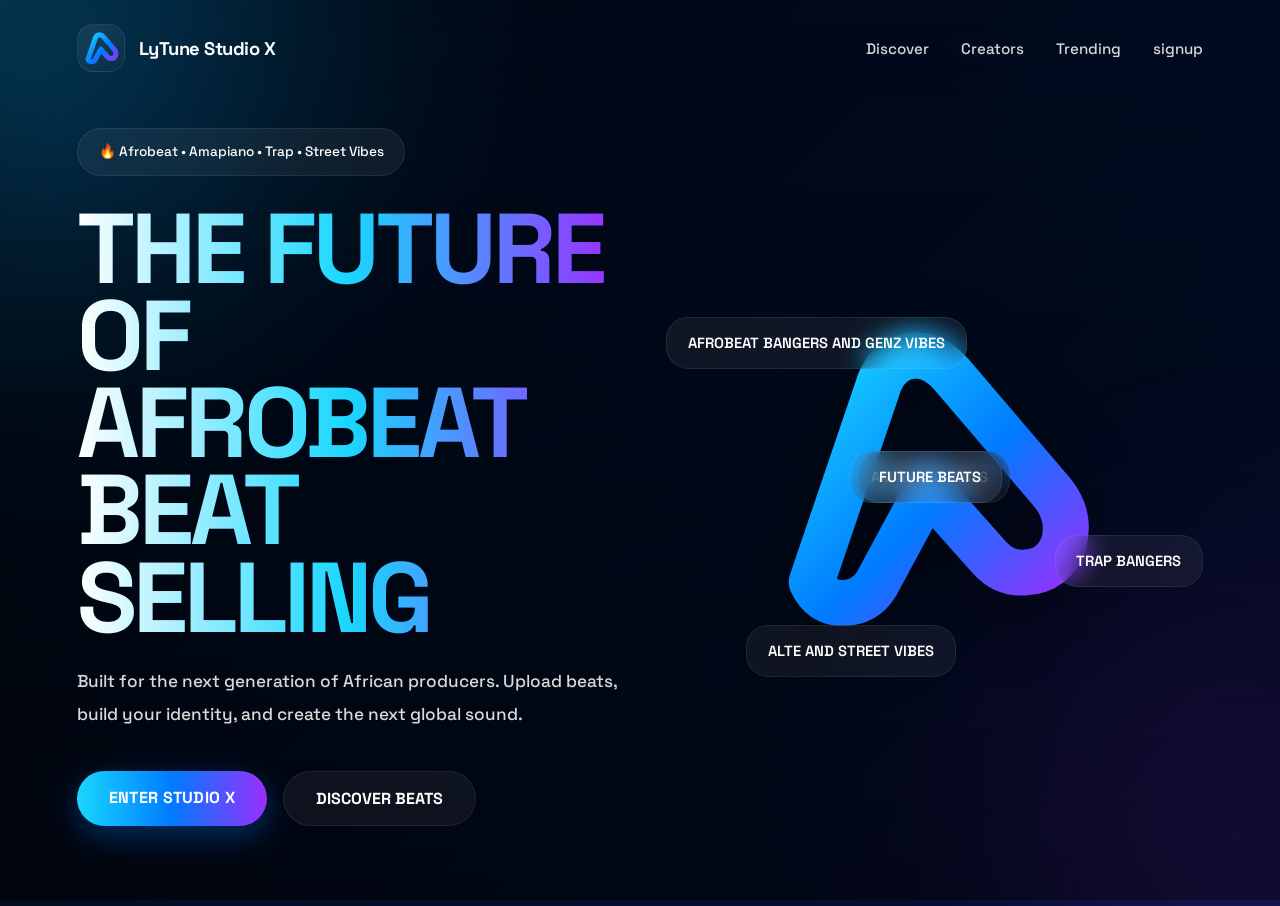
==== index.html @ c74c1a4c "Add home page files, logo asset, and update site styling" ====
<!DOCTYPE html>
<html lang="en">
<head>
  <meta charset="UTF-8" />
  <meta name="viewport" content="width=device-width, initial-scale=1.0" />
  <title>LyTune Studio X</title>
  <link rel="icon" type="image/svg+xml" href="assets/images/logo.svg">
  <link rel="alternate icon" type="image/png" href="assets/images/logo.png">
  <link rel="preconnect" href="https://fonts.googleapis.com">
  <link rel="preconnect" href="https://fonts.gstatic.com" crossorigin>
  <link href="https://fonts.googleapis.com/css2?family=Space+Grotesk:wght@400;500;700;800&display=swap" rel="stylesheet">
  <link rel="stylesheet" href="style.css">
</head>
<body>
  <div class="noise"></div>
  <div class="bg-blur blur1"></div>
  <div class="bg-blur blur2"></div>
  <header class="topbar">
    <div class="brand">

      <div class="mini-logo">

        <svg viewBox="0 0 220 220" xmlns="http://www.w3.org/2000/svg">

          <defs>
            <linearGradient id="lytuneGradient1" x1="0%" y1="0%" x2="100%" y2="100%">

              <stop offset="0%" stop-color="#19D7FF"/>
              <stop offset="55%" stop-color="#007BFF"/>
              <stop offset="100%" stop-color="#9B2EFF"/>

            </linearGradient>
          </defs>

          <path
            d="M48 165 L82 65 Q86 50 98 47 Q110 44 121 56 L174 118 Q184 130 180 145 Q175 159 160 160 Q149 161 141 152 L109 116 L82 166 Q76 176 64 176 Q53 176 48 165"
            fill="none"
            stroke="url(#lytuneGradient1)"
            stroke-width="24"
            stroke-linecap="round"
            stroke-linejoin="round"
          />

        </svg>

      </div>

      <span>LyTune Studio X</span>

    </div>

    <nav>

      <a href="#">Discover</a>
      <a href="#">Creators</a>
      <a href="#">Trending</a>
       <a href="signup.html">signup</a> 
    </nav>

  </header>
  <section class="hero">

    <!-- LEFT -->
    <div class="hero-content">

      <div class="hero-badge">
        🔥 Afrobeat • Amapiano • Trap • Street Vibes
      </div>

      <h1>
        THE FUTURE OF
        <span>AFROBEAT</span>
        BEAT SELLING
      </h1>

      <p>
        Built for the next generation of African producers.
        Upload beats, build your identity, and create the next global sound.
      </p>

      <div class="hero-buttons">

        <a href="home.html" class="main-btn">
          ENTER STUDIO X
        </a>

        <a href="discover.html" class="ghost-btn">
          DISCOVER BEATS
        </a>

      </div>


      </div>

    </div>

    <!-- RIGHT -->
    <div class="hero-visual">

      <!-- MAIN LOGO -->
      <div class="main-logo">

        <svg viewBox="0 0 220 220" xmlns="http://www.w3.org/2000/svg">

          <defs>
            <linearGradient id="lytuneGradient2" x1="0%" y1="0%" x2="100%" y2="100%">

              <stop offset="0%" stop-color="#19D7FF"/>
              <stop offset="55%" stop-color="#007BFF"/>
              <stop offset="100%" stop-color="#9B2EFF"/>

            </linearGradient>
          </defs>

          <path
            d="M48 165 L82 65 Q86 50 98 47 Q110 44 121 56 L174 118 Q184 130 180 145 Q175 159 160 160 Q149 161 141 152 L109 116 L82 166 Q76 176 64 176 Q53 176 48 165"
            fill="none"
            stroke="url(#lytuneGradient2)"
            stroke-width="24"
            stroke-linecap="round"
            stroke-linejoin="round"
          />

        </svg>

      </div>

      <!-- FLOATING CARDS -->
      <div class="floating-card card1">
        AFROBEAT BANGERS AND GENZ VIBES
      </div>
            <div class="floating-card card4">
                AMAPIANO VIBES
      </div>

      <div class="floating-card card2">
        TRAP BANGERS
      </div>

      <div class="floating-card card5">
        FUTURE BEATS
      </div>

      <div class="floating-card card3">
     ALTE AND STREET VIBES
      </div>

    </div>

  </section>

</body>
</html>
---- style.css ----
:root{
  color-scheme:dark;

  --bg-1:#020617;
  --bg-2:#04167a;
  --bg-3:#02153e;
  --bg-4:#000814;

  --accent-1:#19D7FF;
  --accent-2:#007BFF;
  --accent-3:#9B2EFF;

  --white:#ffffff;
}

/* RESET */

*{
  margin:0;
  padding:0;
  box-sizing:border-box;
  font-family:'Space Grotesk',sans-serif, "Poppins", "Segoe UI", Tahoma, Geneva, Verdana, sans-serif;
}

html{
  scroll-behavior:smooth;
}

/* BODY */

body{
  height:100%;

  overflow-x:hidden;
     overflow-y:auto;
  display:flex;
  flex-direction:column;

  color:white;

  position:relative;

  background:
  linear-gradient(
    -45deg,
    var(--bg-1),
    var(--bg-2),
    var(--bg-3),
    var(--bg-4)
  );

  background-size:400% 400%;

  animation:bgMove 18s ease infinite;
}

/* OVERLAY LIGHTING */

body::before{
  content:"";

  position:fixed;
  inset:0;

  background:
  radial-gradient(circle at top left,
  rgba(25,215,255,.18),
  transparent 35%),

  radial-gradient(circle at bottom right,
  rgba(155,46,255,.18),
  transparent 35%);

  pointer-events:none;
}

body::after{
  content:"";

  position:fixed;
  inset:0;

  background:
  linear-gradient(
    to bottom,
    rgba(0,0,0,.15),
    rgba(0,0,0,.55)
  );

  pointer-events:none;
}

/* NOISE */

.noise{
  position:fixed;
  inset:0;

  opacity:.03;

  background-image:
  url('https://www.transparenttextures.com/patterns/asfalt-light.png');

  pointer-events:none;
}

/* BLUR BACKGROUND */

.bg-blur{
  position:fixed;

  border-radius:50%;

  filter:blur(120px);

  z-index:-1;
}

.blur1{
  width:360px;
  height:360px;

  background:#008cff;

  top:-120px;
  left:-120px;

  opacity:.25;
}

.blur2{
  width:320px;
  height:320px;

  background:#9B2EFF;

  bottom:-100px;
  right:-100px;

  opacity:.2;
}

/* HEADER */

.topbar{
  width:100%;
  max-width:1300px;

  margin:auto;

  padding:1.5rem 6%;

  display:flex;
  justify-content:space-between;
  align-items:center;

  position:sticky;
  top:0;

  z-index:100;

  backdrop-filter:blur(18px);
}

.brand{
  display:flex;
  align-items:center;
  gap:14px;

  font-size:1.15rem;
  font-weight:800;

  letter-spacing:-0.5px;

  color:white;
}

.mini-logo{
  width:48px;
  height:48px;

  display:flex;
  align-items:center;
  justify-content:center;

  border-radius:16px;

  background:
  linear-gradient(
    145deg,
    rgba(255,255,255,.08),
    rgba(255,255,255,.02)
  );

  border:1px solid rgba(255,255,255,.08);

  backdrop-filter:blur(12px);
}

nav{
  display:flex;
  gap:2rem;
}

nav a{
  color:#d7d7d7;

  text-decoration:none;

  transition:.3s ease;

  font-size:.95rem;
  font-weight:500;
}

nav a:hover{
  color:var(--accent-1);
}

/* HERO SECTION */

.hero{
  flex:1;

  width:100%;
  max-width:1300px;
  overflow:hidden;
  margin:auto;

  display:grid;
  grid-template-columns:1fr 1fr;

  align-items:center;

  gap:2rem;

  padding:2rem 6% 5rem;

  position:relative;
  z-index:2;
}

/* HERO CONTENT */

.hero-content{
  max-width:540px;
}

.hero-badge{
  display:inline-flex;
  align-items:center;
  gap:.6rem;

  padding:.9rem 1.3rem;

  border-radius:999px;

  background:rgba(255,255,255,.06);

  border:1px solid rgba(255,255,255,.08);

  backdrop-filter:blur(12px);

  margin-bottom:1.8rem;

  font-size:.85rem;
  font-weight:500;
}
.hero h1{
  font-size:6.2rem;

  line-height:.88;

  font-weight:900;

  letter-spacing:-4px;

  margin-bottom:1.5rem;

  text-transform:uppercase;

  background:
  linear-gradient(
    90deg,
    #ffffff,
    #19D7FF,
    #9B2EFF
  );

  -webkit-background-clip:text;
  background-clip:text;

  -webkit-text-fill-color:transparent;
}
.hero h1 span{
  display:block;
}

.hero p{
  font-size:1.08rem;

  line-height:1.9;

  color:#d8d8d8;

  max-width:540px;

  font-weight:500;
}

/* BUTTONS */

.hero-buttons{
  margin-top:2.5rem;
  display:flex;
  gap:1rem;
  flex-wrap:wrap;
}

.main-btn,
.ghost-btn{
  padding:1rem 2rem;

  border-radius:999px;

  text-decoration:none;

  font-weight:700;

  transition:.3s ease;
}

/* MAIN BUTTON */

.main-btn{
  background:
  linear-gradient(
    90deg,
    #19D7FF,
    #007BFF,
    #9B2EFF
  );

  color:white;
    letter-spacing:.3px;
  box-shadow:
  0 10px 30px rgba(0,123,255,.35);
}

.main-btn:hover{
  transform:
  translateY(-5px)
  scale(1.02);

  box-shadow:
  0 0 30px rgba(25,215,255,.45);
}

/* GHOST BUTTON */

.ghost-btn{
  background:rgba(255,255,255,.05);

  border:1px solid rgba(255,255,255,.08);

  color:white;
}

.ghost-btn:hover{
  background:rgba(255,255,255,.09);
}

/* VIBE STRIP */

.vibe-strip{
  margin-top:3rem;

  display:flex;
  gap:1rem;

  flex-wrap:wrap;
}

.vibe-strip span{
  padding:.8rem 1.2rem;

  border-radius:999px;

  background:rgba(255,255,255,.05);

  border:1px solid rgba(255,255,255,.08);

  backdrop-filter:blur(10px);

  font-size:.82rem;
  font-weight:500;

  color:#e8e8e8;
}

/* HERO VISUAL */

.hero-visual{
  position:relative;

  display:flex;
  justify-content:center;
  align-items:center;
}

/* MAIN LOGO */

.main-logo{
  width:420px;
  height:420px;

  animation:floatLogo 4s ease-in-out infinite;
}

.main-logo svg{
  width:100%;
  height:100%;

  filter:
  drop-shadow(0 18px 35px rgba(0,0,0,.45));
}

/* FLOATING CARDS */

.floating-card{
  position:absolute;

  padding:1rem 1.3rem;

  border-radius:22px;

  background:rgba(255,255,255,.06);

  border:1px solid rgba(255,255,255,.08);

  backdrop-filter:blur(14px);

  font-size:.92rem;
  font-weight:600;

  color:white;

  animation:floatCard 5s ease-in-out infinite;
}

.card1{
  top:50px;
  left:10px;
}

.card2{
  right:0;
  bottom:100px;

  animation-delay:1s;
}

.card3{
  bottom:10px;
  left:90px;

  animation-delay:2s;
}

/* ANIMATIONS */

@keyframes bgMove{

  0%{
    background-position:0% 50%;
  }

  50%{
    background-position:100% 50%;
  }

  100%{
    background-position:0% 50%;
  }

}

@keyframes floatLogo{

  0%{
    transform:translateY(0px);
  }

  50%{
    transform:translateY(-18px);
  }

  100%{
    transform:translateY(0px);
  }

}

@keyframes floatCard{

  0%{
    transform:translateY(0px);
  }

  50%{
    transform:translateY(-10px);
  }

  100%{
    transform:translateY(0px);
  }

}

/* TABLET */

@media(max-width:980px){

  body{
    overflow-y:auto;
  }

  .hero{
    grid-template-columns:1fr;

    text-align:center;

    padding-top:1rem;
  }

  .hero-content{
    margin:auto;
  }

  .hero p{
    margin:auto;
  }

  .hero-buttons{
    justify-content:center;
  }

  .vibe-strip{
    justify-content:right;
  }

  .hero h1{
    font-size:4rem;
  }

  nav{
    display:none;
  }

  .floating-card{
    display:none;
  }

}

/* MOBILE */

@media(max-width:768px){

  .topbar{
    padding:1.2rem 5%;
  }

  .brand{
    font-size:1rem;
  }

  .mini-logo{
    width:38px;
    height:38px;
  }

  .hero{
    grid-template-columns:1fr;

    padding:1rem 5% 4rem;

    text-align:center;
  }

  .hero-content{
    margin:auto;
  }

  .hero h1{
    font-size:3rem;
    line-height:1;
  }

  .hero p{
    font-size:.95rem;
    line-height:1.7;

    margin:auto;
  }

  .hero-badge{
    font-size:.72rem;

    padding:.8rem 1rem;
  }

  .hero-buttons{
    flex-direction:column;
    align-items:center;
  }

  .main-btn,
  .ghost-btn{
    width:100%;

    text-align:center;
  }

.vibe-strip{
  position:absolute;

  right:6%;
  top:50%;

  transform:translateY(-50%);

  display:flex;
  flex-direction:column;

  gap:1rem;

  z-index:5;
}


@media(max-width:480px){

  .hero h1{
    font-size:2.5rem;
  }

  .hero-badge{
    width:100%;

    justify-content:center;

    text-align:center;

    line-height:1.5;
  }

  .brand span{
    font-size:.95rem;
  }

}}
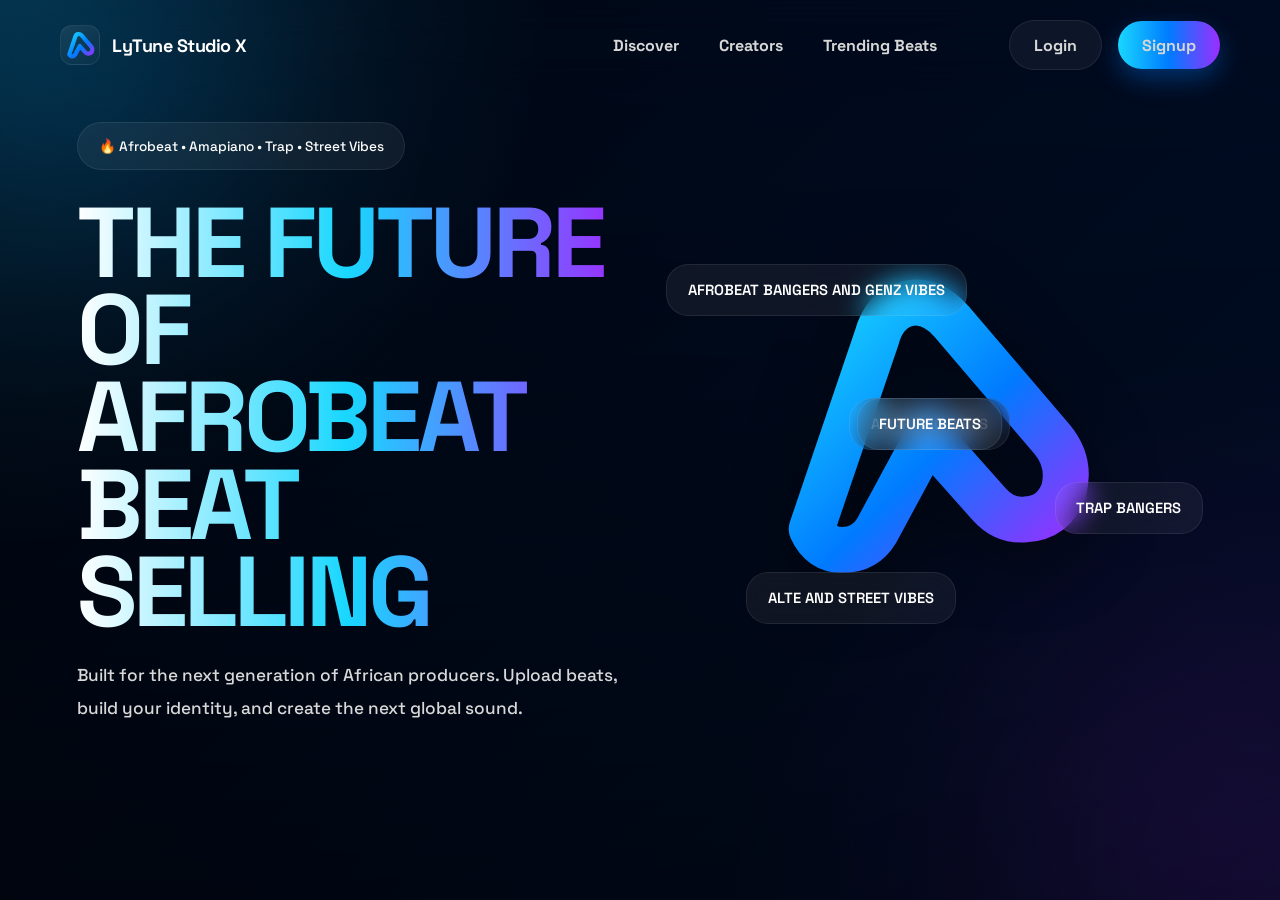
==== commit 25ddefaf: "Update home page layout and improve global styling" ====
--- a/index.html
+++ b/index.html
@@ -50,12 +50,17 @@
     </div>
 
     <nav>
-
-      <a href="#">Discover</a>
-      <a href="#">Creators</a>
-      <a href="#">Trending</a>
-       <a href="signup.html">signup</a> 
-    </nav>
+  <nav class="navbar-links">
+  <a href="discover.html">Discover</a>
+  <a href="creators.html">Creators</a>
+  <a href="trending.html">Trending Beats</a>
+  <div class="nav-actions">
+    <a href="login.html" class="ghost-btn">
+      Login
+    </a>
+    <a href="signup.html" class="main-btn">
+      Signup
+    </a>
 
   </header>
   <section class="hero">
@@ -77,17 +82,6 @@
         Built for the next generation of African producers.
         Upload beats, build your identity, and create the next global sound.
       </p>
-
-      <div class="hero-buttons">
-
-        <a href="home.html" class="main-btn">
-          ENTER STUDIO X
-        </a>
-
-        <a href="discover.html" class="ghost-btn">
-          DISCOVER BEATS
-        </a>
-
       </div>
 
 
--- a/style.css
+++ b/style.css
@@ -145,45 +145,36 @@
 .topbar{
   width:100%;
   max-width:1300px;
-
   margin:auto;
-
-  padding:1.5rem 6%;
-
+  padding:20px 60px;
   display:flex;
   justify-content:space-between;
   align-items:center;
-
   position:sticky;
   top:0;
-
   z-index:100;
-
   backdrop-filter:blur(18px);
 }
 
 .brand{
   display:flex;
   align-items:center;
-  gap:14px;
-
-  font-size:1.15rem;
+  gap: 12px;
+  font-size: 18px;
   font-weight:800;
-
   letter-spacing:-0.5px;
-
   color:white;
 }
 
 .mini-logo{
-  width:48px;
-  height:48px;
+  width: 40px;
+  height:40px;
 
   display:flex;
   align-items:center;
   justify-content:center;
 
-  border-radius:16px;
+  border-radius: 12px;
 
   background:
   linear-gradient(
@@ -196,29 +187,6 @@
 
   backdrop-filter:blur(12px);
 }
-
-nav{
-  display:flex;
-  gap:2rem;
-}
-
-nav a{
-  color:#d7d7d7;
-
-  text-decoration:none;
-
-  transition:.3s ease;
-
-  font-size:.95rem;
-  font-weight:500;
-}
-
-nav a:hover{
-  color:var(--accent-1);
-}
-
-/* HERO SECTION */
-
 .hero{
   flex:1;
 
@@ -315,22 +283,57 @@
   display:flex;
   gap:1rem;
   flex-wrap:wrap;
-}
+} 
+
+.navbar-links{
+  display:flex;
+  align-items:center;
+
+  gap:2.5rem;
+
+  margin-left:auto;
+}
+
+
+.navbar-links a{
+  text-decoration:none;
+  color:#d7d7d7;
+
+  font-size:1rem;
+  font-weight:700;
+
+  transition:.3s ease;
+}
+
+.navbar-links a:hover{
+  color:var(--accent-1);
+}
+
+
+.nav-actions{
+  display:flex;
+  align-items:center;
+
+  gap:1rem;
+
+  margin-left:2rem;
+}
+
 
 .main-btn,
 .ghost-btn{
-  padding:1rem 2rem;
+  padding:.85rem 1.5rem;
 
   border-radius:999px;
 
+  font-size:.9rem;
+  font-weight:700;
+
+  transition:.3s ease;
+
   text-decoration:none;
-
-  font-weight:700;
-
-  transition:.3s ease;
-}
-
-/* MAIN BUTTON */
+}
+
 
 .main-btn{
   background:
@@ -342,35 +345,35 @@
   );
 
   color:white;
-    letter-spacing:.3px;
+
   box-shadow:
-  0 10px 30px rgba(0,123,255,.35);
+  0 10px 25px rgba(0,123,255,.35);
 }
 
 .main-btn:hover{
   transform:
-  translateY(-5px)
-  scale(1.02);
+  translateY(-3px)
+  scale(1.03);
 
   box-shadow:
-  0 0 30px rgba(25,215,255,.45);
-}
-
-/* GHOST BUTTON */
+  0 0 30px rgba(0, 0, 0, 0.45);
+}
+
 
 .ghost-btn{
   background:rgba(255,255,255,.05);
 
   border:1px solid rgba(255,255,255,.08);
-
+  backdrop-filter:blur(12px);
   color:white;
 }
 
 .ghost-btn:hover{
-  background:rgba(255,255,255,.09);
-}
-
-/* VIBE STRIP */
+  background:rgba(255,255,255,.1);
+
+  transform:translateY(-2px);
+}
+
 
 .vibe-strip{
   margin-top:3rem;
@@ -610,18 +613,59 @@
     padding:.8rem 1rem;
   }
 
-  .hero-buttons{
-    flex-direction:column;
-    align-items:center;
-  }
-
-  .main-btn,
-  .ghost-btn{
-    width:100%;
-
-    text-align:center;
-  }
-
+.main-btn,
+.ghost-btn{
+  padding:12px 22px;
+
+  border-radius:999px;
+
+  font-size: 15px;
+  font-weight:700;
+
+  transition:.3s ease;
+
+  text-decoration:none;
+}
+
+
+.main-btn{
+  background:
+  linear-gradient(
+    90deg,
+    #19D7FF,
+    #007BFF,
+    #9B2EFF
+  );
+
+  color:white;
+
+  box-shadow:
+  0 10px 25px rgba(0,123,255,.35);
+}
+
+.main-btn:hover{
+  transform:
+  translateY(-3px)
+  scale(1.01);
+
+  box-shadow:
+  0 0 30px rgba(0, 0, 0, 0.45);
+}
+
+
+.ghost-btn{
+  background:rgba(255,255,255,.05);
+
+  border:1px solid rgba(255,255,255,.08);
+  backdrop-filter:blur(12px);
+  color:white;
+}
+
+.ghost-btn:hover{
+  background:rgba(255,255,255,.1);
+
+  transform:translateY(-2px);
+}
 .vibe-strip{
   position:absolute;
 
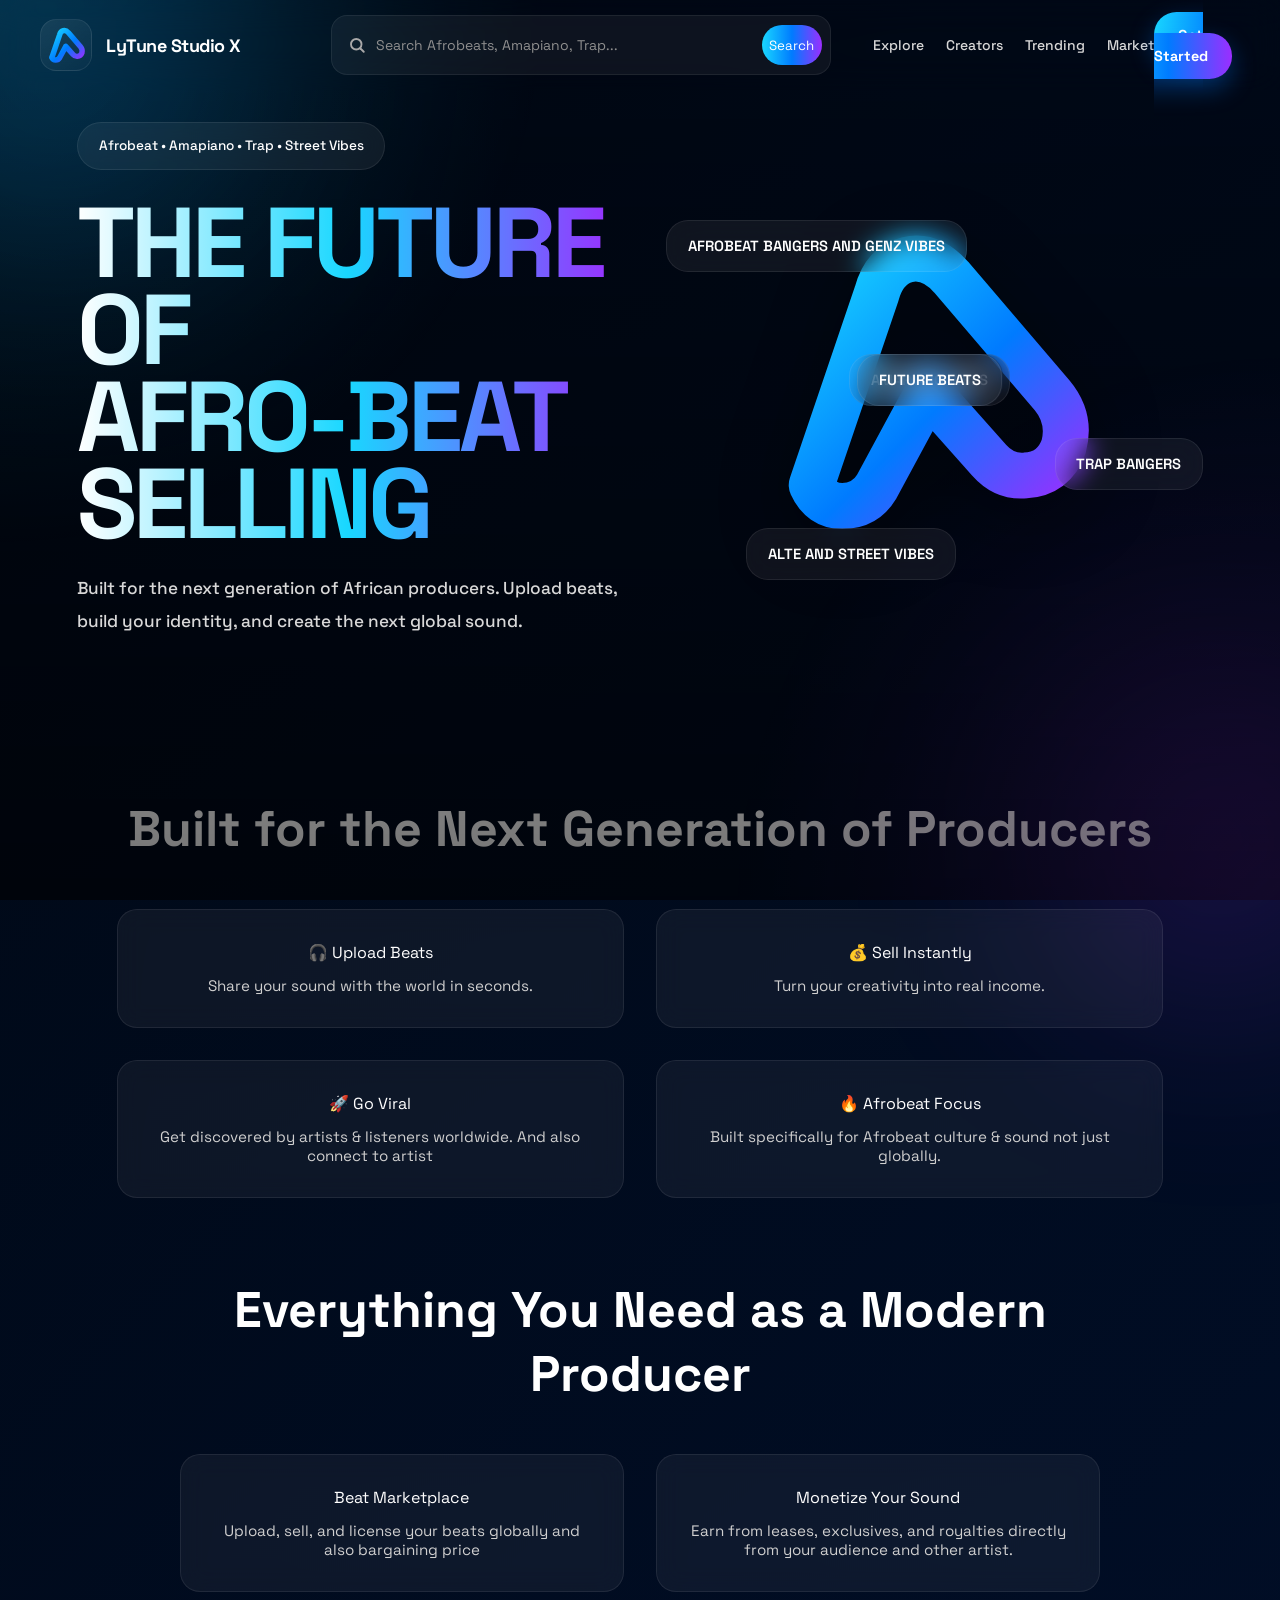
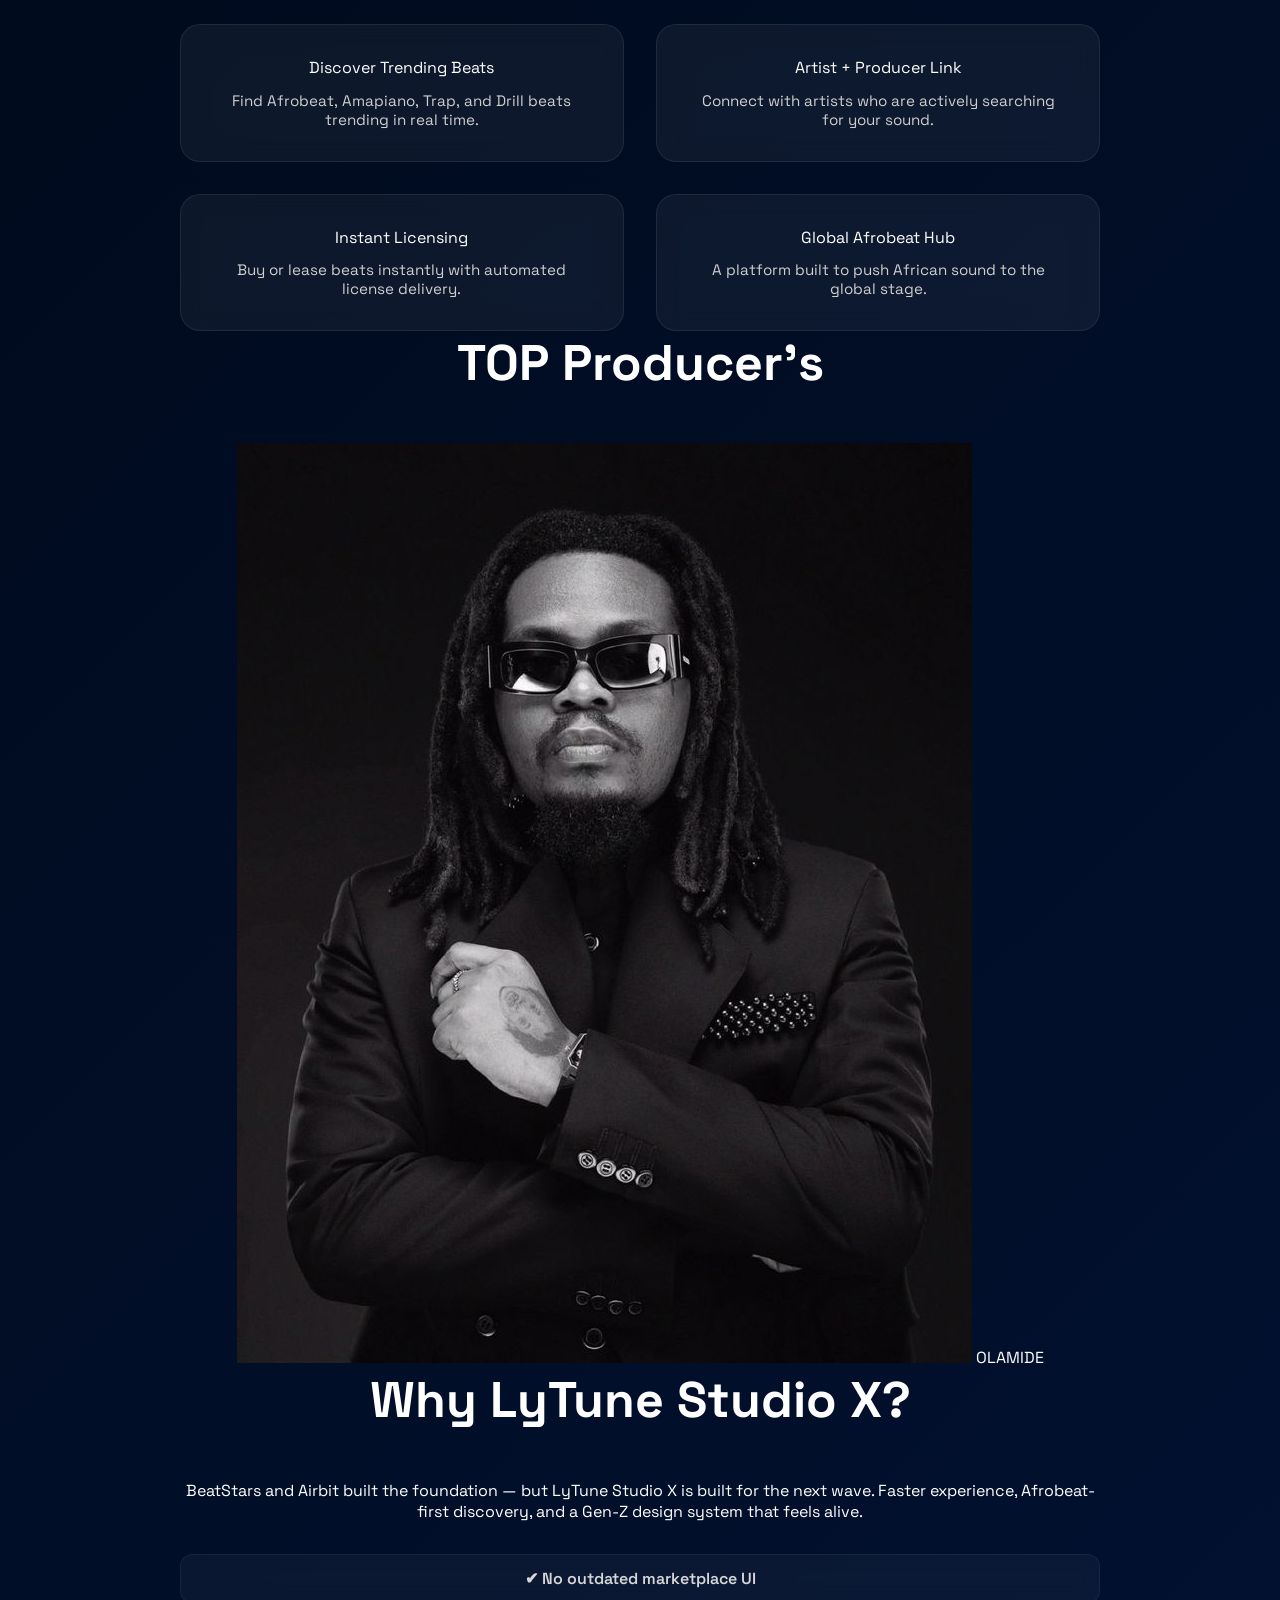
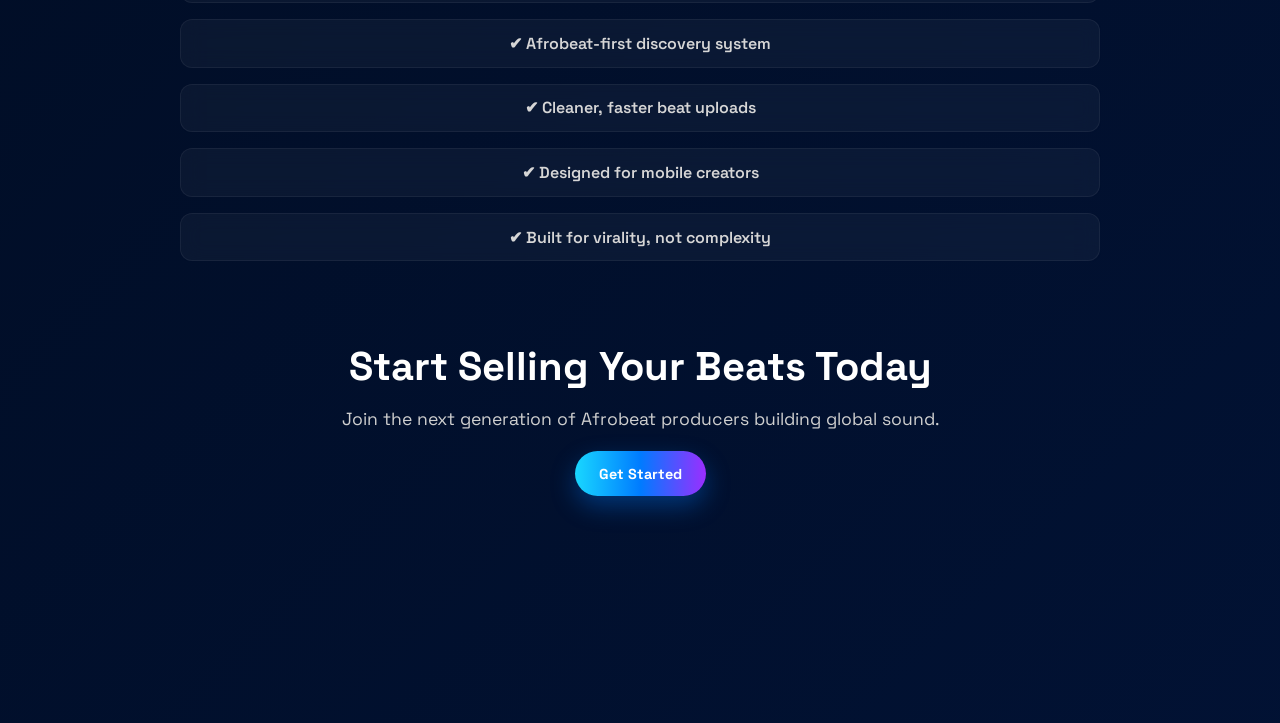
==== commit 31041eb8: "Update LyTune Studio X landing page" ====
--- a/index.html
+++ b/index.html
@@ -49,19 +49,39 @@
 
     </div>
 
-    <nav>
   <nav class="navbar-links">
-  <a href="discover.html">Discover</a>
+    <div class="search-box">
+  <svg
+    xmlns="http://www.w3.org/2000/svg"
+    width="18"
+    height="18"
+    viewBox="0 0 24 24"
+    fill="none"
+    stroke="currentColor"
+    stroke-width="2.5"
+    stroke-linecap="round"
+    stroke-linejoin="round"
+  >
+    <circle cx="11" cy="11" r="7"></circle>
+    <line x1="21" y1="21" x2="16.65" y2="16.65"></line>
+  </svg>
+  <input 
+    type="text"
+    placeholder="Search Afrobeats, Amapiano, Trap..."
+  >
+  <button class="search-btn">
+    Search
+  </button>
+</div>
+  <a href="discover.html">Explore</a>
   <a href="creators.html">Creators</a>
-  <a href="trending.html">Trending Beats</a>
+  <a href="trending.html">Trending</a>
+  <a href="pricing.html">Market</a>
+  </nav>
   <div class="nav-actions">
-    <a href="login.html" class="ghost-btn">
-      Login
-    </a>
-    <a href="signup.html" class="main-btn">
-      Signup
-    </a>
-
+    <a href="auth.html" class="main-btn"> Get Started</a>
+  </div>
+  </nav>
   </header>
   <section class="hero">
 
@@ -69,13 +89,13 @@
     <div class="hero-content">
 
       <div class="hero-badge">
-        🔥 Afrobeat • Amapiano • Trap • Street Vibes
+         Afrobeat • Amapiano • Trap • Street Vibes
       </div>
 
       <h1>
         THE FUTURE OF
-        <span>AFROBEAT</span>
-        BEAT SELLING
+        <span>AFRO-BEAT</span>
+        SELLING
       </h1>
 
       <p>
@@ -83,12 +103,6 @@
         Upload beats, build your identity, and create the next global sound.
       </p>
       </div>
-
-
-      </div>
-
-    </div>
-
     <!-- RIGHT -->
     <div class="hero-visual">
 
@@ -141,7 +155,113 @@
       </div>
 
     </div>
-
+  </section>
+
+<section class="features">
+  <h2>Built for the Next Generation of Producers</h2>
+  <div class="feature-grid">
+
+    <div class="feature-card">
+      🎧 Upload Beats
+      <p>Share your sound with the world in seconds.</p>
+    </div>
+
+    <div class="feature-card">
+      💰 Sell Instantly
+      <p>Turn your creativity into real income.</p>
+    </div>
+
+    <div class="feature-card">
+      🚀 Go Viral
+      <p>Get discovered by artists & listeners worldwide.
+        And also connect to artist
+      </p>
+    </div>
+
+    <div class="feature-card">
+      🔥 Afrobeat Focus
+      <p>Built specifically for Afrobeat culture & sound not just globally.</p>
+    </div>
+  </div>
+<section class="features">
+
+  <h2>Everything You Need as a Modern Producer</h2>
+
+  <div class="feature-grid">
+
+    <div class="feature-card">
+       Beat Marketplace
+      <p>Upload, sell, and license your beats globally 
+        and also bargaining price </p>
+    </div>
+
+    <div class="feature-card">
+       Monetize Your Sound
+      <p>Earn from leases, exclusives, and royalties directly from your audience and other artist.</p>
+    </div>
+
+    <div class="feature-card">
+       Discover Trending Beats
+      <p>Find Afrobeat, Amapiano, Trap, and Drill beats trending in real time.</p>
+    </div>
+
+    <div class="feature-card">
+       Artist + Producer Link
+      <p>Connect with artists who are actively searching for your sound.</p>
+    </div>
+
+    <div class="feature-card">
+       Instant Licensing
+      <p>Buy or lease beats instantly with automated license delivery.</p>
+    </div>
+
+    <div class="feature-card">
+       Global Afrobeat Hub
+      <p>A platform built to push African sound to the global stage.</p>
+    </div>
+
+  </div>
+
+  <section class="producers">
+     <h2> TOP Producer's</h2>
+     <div class="producer-row">
+      <div class="producer-card">
+        <img src="assets/images/olamide.jpg" alt="Olamide">
+        <span>OLAMIDE</span>
+      </div>
+     </div>
+  </section>   
+  <section class="why">
+
+  <h2>Why LyTune Studio X?</h2>
+
+  <p>
+    BeatStars and Airbit built the foundation — but LyTune Studio X is built for the next wave.
+    Faster experience, Afrobeat-first discovery, and a Gen-Z design system that feels alive.
+  </p>
+
+  <div class="why-points">
+
+    <div>✔ No outdated marketplace UI</div>
+    <div>✔ Afrobeat-first discovery system</div>
+    <div>✔ Cleaner, faster beat uploads</div>
+    <div>✔ Designed for mobile creators</div>
+    <div>✔ Built for virality, not complexity</div>
+
+  </div>
+  <section class="cta">
+
+  <h2>Start Selling Your Beats Today</h2>
+
+  <p>Join the next generation of Afrobeat producers building global sound.</p>
+
+  <a href="signup.html" class="main-btn">
+    Get Started
+  </a>
+
+</section>
+
+</section>
   </section>
 
 </body>
--- a/style.css
+++ b/style.css
@@ -136,17 +136,13 @@
 
   bottom:-100px;
   right:-100px;
-
   opacity:.2;
 }
-
-/* HEADER */
 
 .topbar{
   width:100%;
-  max-width:1300px;
-  margin:auto;
-  padding:20px 60px;
+  height:90px;
+  padding:0px 40px;
   display:flex;
   justify-content:space-between;
   align-items:center;
@@ -159,51 +155,45 @@
 .brand{
   display:flex;
   align-items:center;
-  gap: 12px;
-  font-size: 18px;
-  font-weight:800;
+  gap: 14px;
+   min-width: max-content;
+}
+
+.brand span{
+  font-size:18px;
+  font-weight:700;
+  color:white;
   letter-spacing:-0.5px;
-  color:white;
 }
 
 .mini-logo{
-  width: 40px;
-  height:40px;
-
+  width: 52px;
+  height: 52px;
   display:flex;
   align-items:center;
   justify-content:center;
-
-  border-radius: 12px;
-
+  border-radius:16px;
   background:
   linear-gradient(
     145deg,
     rgba(255,255,255,.08),
     rgba(255,255,255,.02)
   );
-
   border:1px solid rgba(255,255,255,.08);
-
   backdrop-filter:blur(12px);
 }
+
 .hero{
   flex:1;
-
   width:100%;
   max-width:1300px;
   overflow:hidden;
   margin:auto;
-
   display:grid;
   grid-template-columns:1fr 1fr;
-
   align-items:center;
-
   gap:2rem;
-
   padding:2rem 6% 5rem;
-
   position:relative;
   z-index:2;
 }
@@ -275,8 +265,100 @@
 
   font-weight:500;
 }
-
-/* BUTTONS */
+.navbar-links{ 
+  display:flex;
+  align-items:center; 
+  gap:22px; 
+  margin-left:90px; 
+} 
+
+.navbar-links a{ 
+  text-decoration:none; 
+  color:#d7d7d7; 
+  font-size:14px; 
+  font-weight:500; 
+  transition:.3s ease; 
+} 
+.navbar-links a:hover{ 
+  color:#19D7FF; 
+  text-shadow:0 0 8px rgba(25,215,255,.35);}
+
+.search-box{
+  display:flex;
+  align-items:center;
+  width: 500px;
+  height:60px;
+  padding:0px 8px 0px 16px;
+  border-radius:16px;
+  margin-right: 20px;
+  background:rgba(255,255,255,.05);
+  border:1px solid rgba(255,255,255,.07);
+  backdrop-filter:blur(14px);
+  transition:.3s ease;
+}
+
+.search-box:hover{
+  border-color:rgba(25,215,255,.35);
+  box-shadow:
+  0px 0px 20px rgba(25,215,255,.12);
+}
+.search-box svg{ width:18px; height:18px; 
+  color:#a9a9a9; 
+ margin-right:10px;
+} 
+
+.search-box input{
+  flex:1;
+  height:100%;
+  background:transparent;
+  border:none;
+  outline:none;
+
+  color:white;
+
+  font-size:14px;
+  font-weight:400;
+}
+
+.search-box input::placeholder{
+  color:#8f8f8f;
+
+  font-size:14px;
+  font-weight:400;
+}
+
+
+.search-btn{
+  width:60px;
+  height:40px;
+  display:flex;
+  align-items:center;
+  justify-content:center;
+  border:none;
+  border-radius:20px;
+  background:
+  linear-gradient(
+    90deg,
+    #19D7FF,
+    #007BFF,
+    #9B2EFF
+  );
+
+  color:white;
+
+  cursor:pointer;
+
+  transition:.3s ease;
+}
+
+.search-btn:hover{
+  transform:scale(1.08);
+
+  box-shadow:
+  0px 0px 20px rgba(25,215,255,.35);
+}
+
+
 
 .hero-buttons{
   margin-top:2.5rem;
@@ -284,41 +366,6 @@
   gap:1rem;
   flex-wrap:wrap;
 } 
-
-.navbar-links{
-  display:flex;
-  align-items:center;
-
-  gap:2.5rem;
-
-  margin-left:auto;
-}
-
-
-.navbar-links a{
-  text-decoration:none;
-  color:#d7d7d7;
-
-  font-size:1rem;
-  font-weight:700;
-
-  transition:.3s ease;
-}
-
-.navbar-links a:hover{
-  color:var(--accent-1);
-}
-
-
-.nav-actions{
-  display:flex;
-  align-items:center;
-
-  gap:1rem;
-
-  margin-left:2rem;
-}
-
 
 .main-btn,
 .ghost-btn{
@@ -703,4 +750,105 @@
     font-size:.95rem;
   }
 
-}}+}}
+.features{
+  width:100%;
+  max-width:1200px;
+  margin:auto;
+  padding:5rem 6%;
+  text-align:center;
+}
+
+.features h2{
+  font-size:50px;
+  font-weight:800;
+
+  margin-bottom:3rem;
+
+  color:white;
+}
+
+.feature-grid{
+  display:grid;
+
+  grid-template-columns:repeat(2,1fr);
+
+  gap:2rem;
+}
+
+.feature-card{
+  background:rgba(255,255,255,.05);
+
+  border:1px solid rgba(255,255,255,.08);
+
+  border-radius:20px;
+
+  padding:2rem;
+
+  backdrop-filter:blur(12px);
+
+  transition:.3s ease;
+}
+
+.feature-card:hover{
+  transform:translateY(-5px);
+  border-color:rgba(25,215,255,.4);
+}
+
+.feature-card p{
+  margin-top:.8rem;
+
+  color:#cfcfcf;
+
+  font-size:.95rem;
+}
+
+.why-points{
+  margin-top:2rem;
+
+  display:flex;
+  flex-direction:column;
+  gap:1rem;
+
+  font-weight:600;
+
+  color:#d6d6d6;
+}
+
+.why-points div{
+  padding:.8rem 1.2rem;
+
+  border-radius:12px;
+
+  background:rgba(255,255,255,.04);
+
+  border:1px solid rgba(255,255,255,.06);
+
+  backdrop-filter:blur(10px);
+}
+
+.cta{
+  text-align:center;
+
+  padding:5rem 6%;
+
+  max-width:900px;
+
+  margin:auto;
+}
+
+.cta h2{
+  font-size:2.5rem;
+
+  font-weight:900;
+
+  margin-bottom:1rem;
+}
+
+.cta p{
+  color:#cfcfcf;
+
+  margin-bottom:2rem;
+
+  font-size:1.1rem;
+}
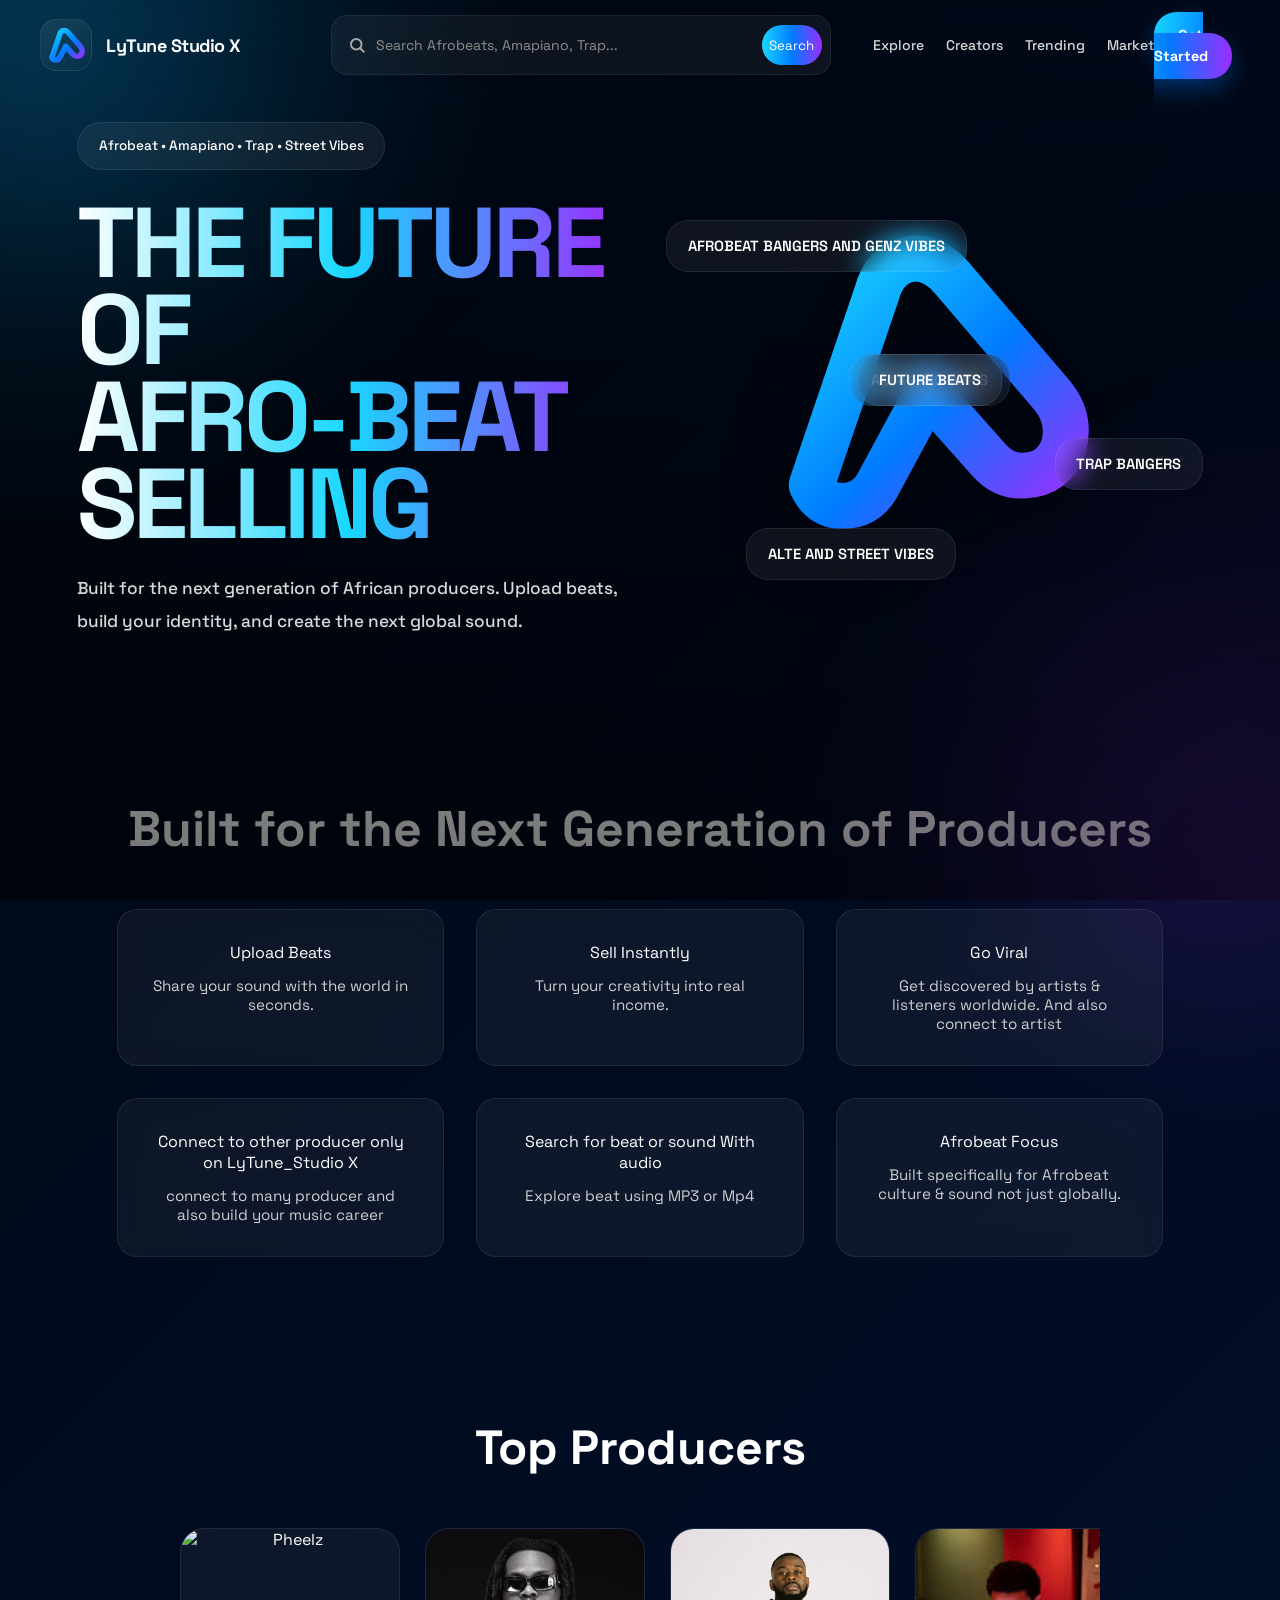
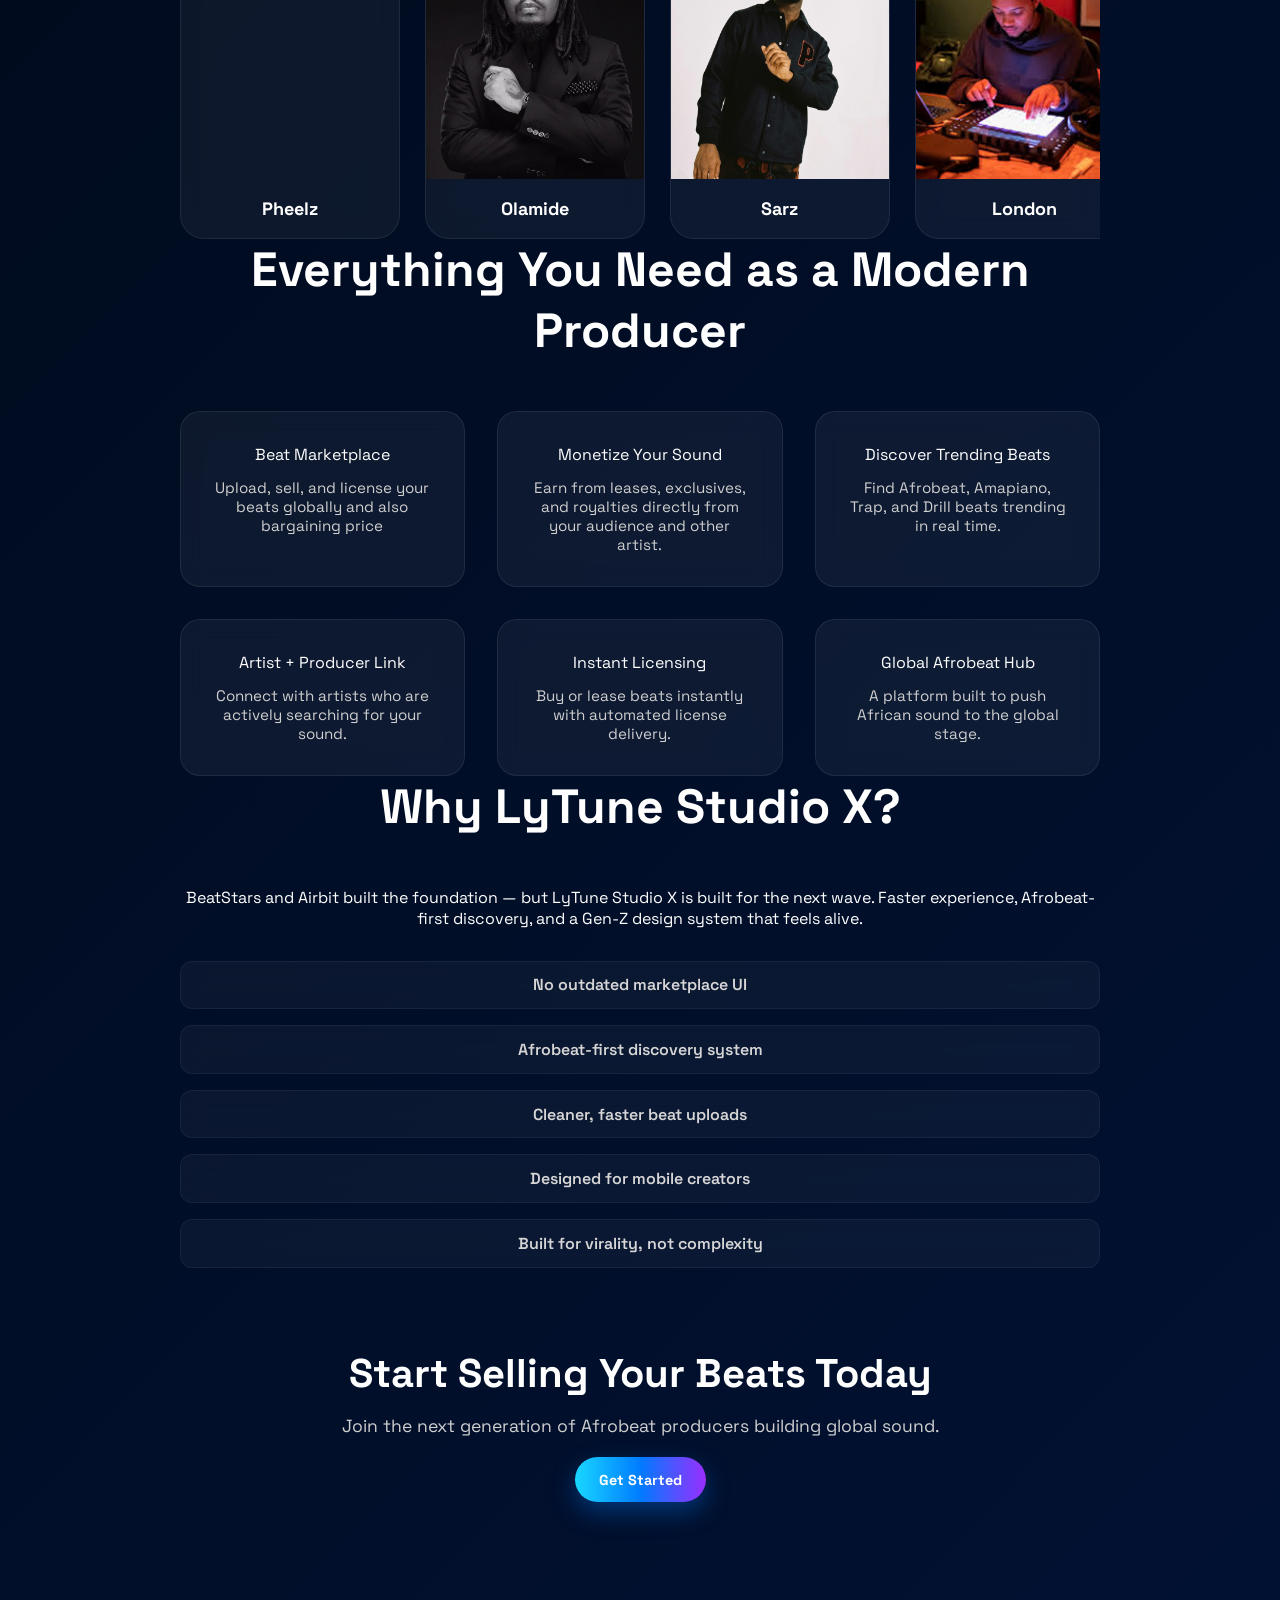
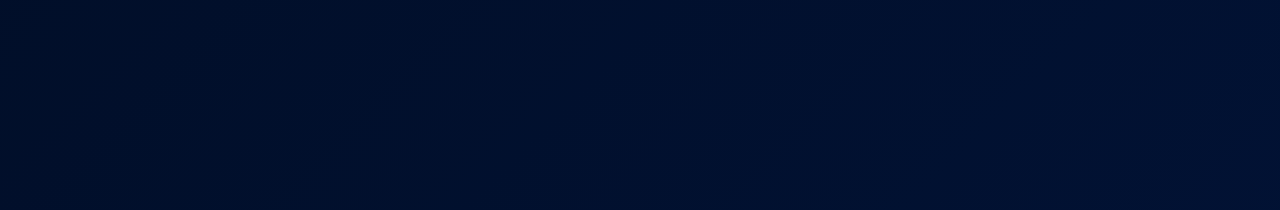
==== commit d25a6b8e: "Add producer image assets and update homepage content and styles" ====
--- a/index.html
+++ b/index.html
@@ -84,43 +84,31 @@
   </nav>
   </header>
   <section class="hero">
-
-    <!-- LEFT -->
     <div class="hero-content">
-
       <div class="hero-badge">
          Afrobeat • Amapiano • Trap • Street Vibes
       </div>
-
       <h1>
         THE FUTURE OF
         <span>AFRO-BEAT</span>
         SELLING
       </h1>
-
       <p>
         Built for the next generation of African producers.
         Upload beats, build your identity, and create the next global sound.
       </p>
       </div>
-    <!-- RIGHT -->
     <div class="hero-visual">
-
-      <!-- MAIN LOGO -->
       <div class="main-logo">
-
         <svg viewBox="0 0 220 220" xmlns="http://www.w3.org/2000/svg">
-
           <defs>
             <linearGradient id="lytuneGradient2" x1="0%" y1="0%" x2="100%" y2="100%">
-
               <stop offset="0%" stop-color="#19D7FF"/>
               <stop offset="55%" stop-color="#007BFF"/>
               <stop offset="100%" stop-color="#9B2EFF"/>
 
             </linearGradient>
           </defs>
-
           <path
             d="M48 165 L82 65 Q86 50 98 47 Q110 44 121 56 L174 118 Q184 130 180 145 Q175 159 160 160 Q149 161 141 152 L109 116 L82 166 Q76 176 64 176 Q53 176 48 165"
             fill="none"
@@ -129,12 +117,8 @@
             stroke-linecap="round"
             stroke-linejoin="round"
           />
-
         </svg>
-
-      </div>
-
-      <!-- FLOATING CARDS -->
+      </div>
       <div class="floating-card card1">
         AFROBEAT BANGERS AND GENZ VIBES
       </div>
@@ -155,35 +139,182 @@
       </div>
 
     </div>
-  </section>
+    </section>
 
 <section class="features">
   <h2>Built for the Next Generation of Producers</h2>
   <div class="feature-grid">
-
-    <div class="feature-card">
-      🎧 Upload Beats
+    <div class="feature-card">
+       Upload Beats
       <p>Share your sound with the world in seconds.</p>
     </div>
-
-    <div class="feature-card">
-      💰 Sell Instantly
+    <div class="feature-card">
+       Sell Instantly
       <p>Turn your creativity into real income.</p>
     </div>
-
-    <div class="feature-card">
-      🚀 Go Viral
+    <div class="feature-card">
+       Go Viral
       <p>Get discovered by artists & listeners worldwide.
         And also connect to artist
       </p>
     </div>
-
-    <div class="feature-card">
-      🔥 Afrobeat Focus
+    <div class="feature-card">
+      Connect to other producer only on LyTune_Studio X
+      <p>connect to many producer and also build your music career</p>
+    </div>
+    <div class="feature-card">
+      Search for beat or sound With audio 
+      <P>Explore beat using MP3 or Mp4</P>
+    </div>
+    <div class="feature-card">
+       Afrobeat Focus
       <p>Built specifically for Afrobeat culture & sound not just globally.</p>
     </div>
   </div>
 <section class="features">
+<section class="producers">
+  <h2>Top Producers</h2>
+ <div class="producer-track">
+  <div class="producer-card">
+   <img src="assets/images/pheelz.jpg" alt="Pheelz">
+    <span>Pheelz</span>
+  </div>
+  <div class="producer-card">
+     <img src="assets/images/olamide.jpg" alt="olamide">
+     <span>Olamide</span>
+  </div>
+  <div class="producer-card">
+    <img src="assets/images/sarz.jpg" alt="Sarz">
+    <span>Sarz</span>
+  </div>
+  <div class="producer-card">
+    <img src="assets/images/london.jpg" alt="London">
+    <span>London</span>
+  </div>
+  <div class="producer-card">
+    <img src="assets/images/magicsticks.jpg" alt="Magicsticks">
+    <span>Magicsticks</span>
+  </div>
+  <div class="producer-card">
+    <img src="assets/images/Andre Vibez.jpg" alt="Andre Vibez">
+    <span>Andre Vibez</span>
+  </div>
+  <div class="producer-card">
+    <img src="assets/images/kel-p.jpg" alt="Kel-P">
+    <span>Kel-P</span>
+  </div>
+  <div class="producer-card">
+    <img src="assets/images/Young Jonn.jpg" alt="young John">
+    <span>Young John</span>
+  </div>
+
+  <div class="producer-card">
+     <img src="assets/images/Kabza De Small.jpg" alt="Kabza De Small">
+     <span>Kabza De Small</span>
+  </div>
+
+  <div class="producer-card">
+    <img src="assets/images/rexxie.jpg" alt="rexxie">
+    <span>Rexxie</span>
+  </div>
+ <div class="producer-card">
+    <img src="assets/images/Blaise Beatz.jpg" alt="Blaise Beatz">
+    <span>Blaise Beatz</span>
+  </div>
+  <div class="producer-card">
+    <img src="assets/images/masterkraft.jpg" alt="masterkraft">
+    <span>Masterkraft</span>
+        </div>
+   
+           <div class="producer-card">
+    <img src="assets/images/Legendury Beatz.jpg" alt="Legendury Beatz"> 
+    <span>Legendury Beatz</span>
+    </div>
+    
+ <div class="producer-card">
+    <img src="assets/images/Tempoe.jpg" alt="Tempoe"> 
+    <span>Tempoe</span>
+    </div>
+
+ <div class="producer-card">
+    <img src="assets/images/Shugavybz.jpg" alt="Shugavybz"> 
+    <span>Shugavybz</span>
+    </div>
+
+ <div class="producer-card">
+    <img src="assets/images/Niphkeys.jpg" alt="Niphkeys"> 
+    <span>Niphkeys</span>
+    </div>
+    <div class="producer-card">
+    <img src="assets/images/P Prime.jpg" alt="P Prime"> 
+    <span>P Prime</span>
+    </div>
+ <div class="producer-card">
+    <img src="assets/images/Telz.jpg" alt="Telz"> 
+    <span>Telz</span>
+    </div>
+    <div class="producer-card">
+    <img src="assets/images/Kukbeatz.jpg" alt="Kukbeatz"> 
+    <span>Kukbeatz</span> 
+    </div>
+    <div class="producer-card">
+      <img src="assets/images/DJ Maphorisa" alt="DJ Maphorisa">
+      <span>DJ Maphorisa</span>
+    </div>
+    <div class="producer-card">
+      <img src="assets/images/Tyler ICU.jpg" alt="Tyler ICU">
+      <span>Tyler ICU</span>
+      </div>
+      <div class="producer-card">
+        <img src="assets/images/Musa Keys.jpg" alt="Musa Keys">
+            <span>Musa Keys</span>
+      </div>
+    
+    <div class="producer-card">
+    <img src="assets/images/Major League DJz.jpg" alt="Major League DJz"> 
+    <span>Major League DJz</span>
+    </div>
+    
+    <div class="producer-card">
+    <img src="assets/images/Metro Boomin.jpg" alt="Metro Boomin"> 
+    <span>Metro Boomin</span>
+    </div>
+
+    <div class="producer-card">
+    <img src="assets/images/Murda Beatz.jpg" alt="Murda Beatz"> 
+    <span>Murda Beatz</span>
+    </div>
+    
+    <div class="producer-card">
+    <img src="assets/images/Southside.jpg" alt="Southside"> 
+    <span>Southside</span>
+    </div>
+
+     <div class="producer-card">
+    <img src="assets/images/Tay Keith.jpg" alt="Tay Keith"> 
+    <span>Tay Keith</span>
+    </div>
+
+      <div class="producer-card">
+    <img src="assets/images/Wheezy.jpg" alt="Wheezy"> 
+    <span>Wheezy</span>
+    </div>
+
+    <div class="producer-card">
+    <img src="assets/images/Mike Dean.jpg" alt="Mike Dean"> 
+    <span>Mike Dean</span>
+    </div>
+
+     <div class="producer-card">
+    <img src="assets/images/BNYX.jpg" alt="BNYX"> 
+    <span>BNYX</span>
+    </div>
+
+    <div class="producer-card">
+    <img src="assets/images/London On Da Track.jpg" alt="London On Da Track"> 
+    <span>London On Da Track</span>
+    </div>
+</div>
 
   <h2>Everything You Need as a Modern Producer</h2>
 
@@ -200,6 +331,7 @@
       <p>Earn from leases, exclusives, and royalties directly from your audience and other artist.</p>
     </div>
 
+
     <div class="feature-card">
        Discover Trending Beats
       <p>Find Afrobeat, Amapiano, Trap, and Drill beats trending in real time.</p>
@@ -221,16 +353,7 @@
     </div>
 
   </div>
-
-  <section class="producers">
-     <h2> TOP Producer's</h2>
-     <div class="producer-row">
-      <div class="producer-card">
-        <img src="assets/images/olamide.jpg" alt="Olamide">
-        <span>OLAMIDE</span>
-      </div>
-     </div>
-  </section>   
+  
   <section class="why">
 
   <h2>Why LyTune Studio X?</h2>
@@ -241,28 +364,21 @@
   </p>
 
   <div class="why-points">
-
-    <div>✔ No outdated marketplace UI</div>
-    <div>✔ Afrobeat-first discovery system</div>
-    <div>✔ Cleaner, faster beat uploads</div>
-    <div>✔ Designed for mobile creators</div>
-    <div>✔ Built for virality, not complexity</div>
-
+    <div> No outdated marketplace UI</div>
+    <div> Afrobeat-first discovery system</div>
+    <div> Cleaner, faster beat uploads</div>
+    <div> Designed for mobile creators</div>
+    <div> Built for virality, not complexity</div>
   </div>
   <section class="cta">
-
   <h2>Start Selling Your Beats Today</h2>
-
   <p>Join the next generation of Afrobeat producers building global sound.</p>
-
   <a href="signup.html" class="main-btn">
     Get Started
   </a>
-
 </section>
-
 </section>
   </section>
-
+  </section>
 </body>
 </html>
--- a/style.css
+++ b/style.css
@@ -770,9 +770,7 @@
 
 .feature-grid{
   display:grid;
-
-  grid-template-columns:repeat(2,1fr);
-
+  grid-template-columns:repeat(3,1fr);
   gap:2rem;
 }
 
@@ -802,6 +800,87 @@
 
   font-size:.95rem;
 }
+/* PRODUCERS SECTION */
+
+.producers{
+  width:100%;
+  padding:80px 0px;
+  overflow:hidden;
+}
+
+.producers h2{
+  text-align:center;
+  font-size:48px;
+  font-weight:800;
+  margin-bottom:50px;
+}
+
+.producer-slider{
+  width:100%;
+  overflow:hidden;
+  position:relative;
+}
+
+.producer-track{
+  display:flex;
+  align-items:center;
+  gap:25px;
+  width:max-content;
+  animation:scrollProducers 35s linear infinite;
+}
+
+.producer-card{
+  width:220px;
+  min-width:220px;
+  background:rgba(255,255,255,.05);
+
+  border:1px solid rgba(255,255,255,.08);
+
+  border-radius:24px;
+
+  overflow:hidden;
+
+  backdrop-filter:blur(12px);
+
+  transition:.3s ease;
+}
+
+.producer-card:hover{
+  transform:translateY(-8px);
+  border-color:#19D7FF;
+}
+
+.producer-card img{
+  width:100%;
+  height:250px;
+  object-fit:cover;
+  display:block;
+}
+
+.producer-card span{
+  display:block;
+  padding:18px;
+  text-align:center;
+
+  font-size:18px;
+  font-weight:700;
+
+  color:white;
+}
+
+/* SLIDE ANIMATION */
+
+@keyframes scrollProducers{
+
+  0%{
+    transform:translateX(0%);
+  }
+
+  100%{
+    transform:translateX(-60%);
+  }
+
+}
 
 .why-points{
   margin-top:2rem;
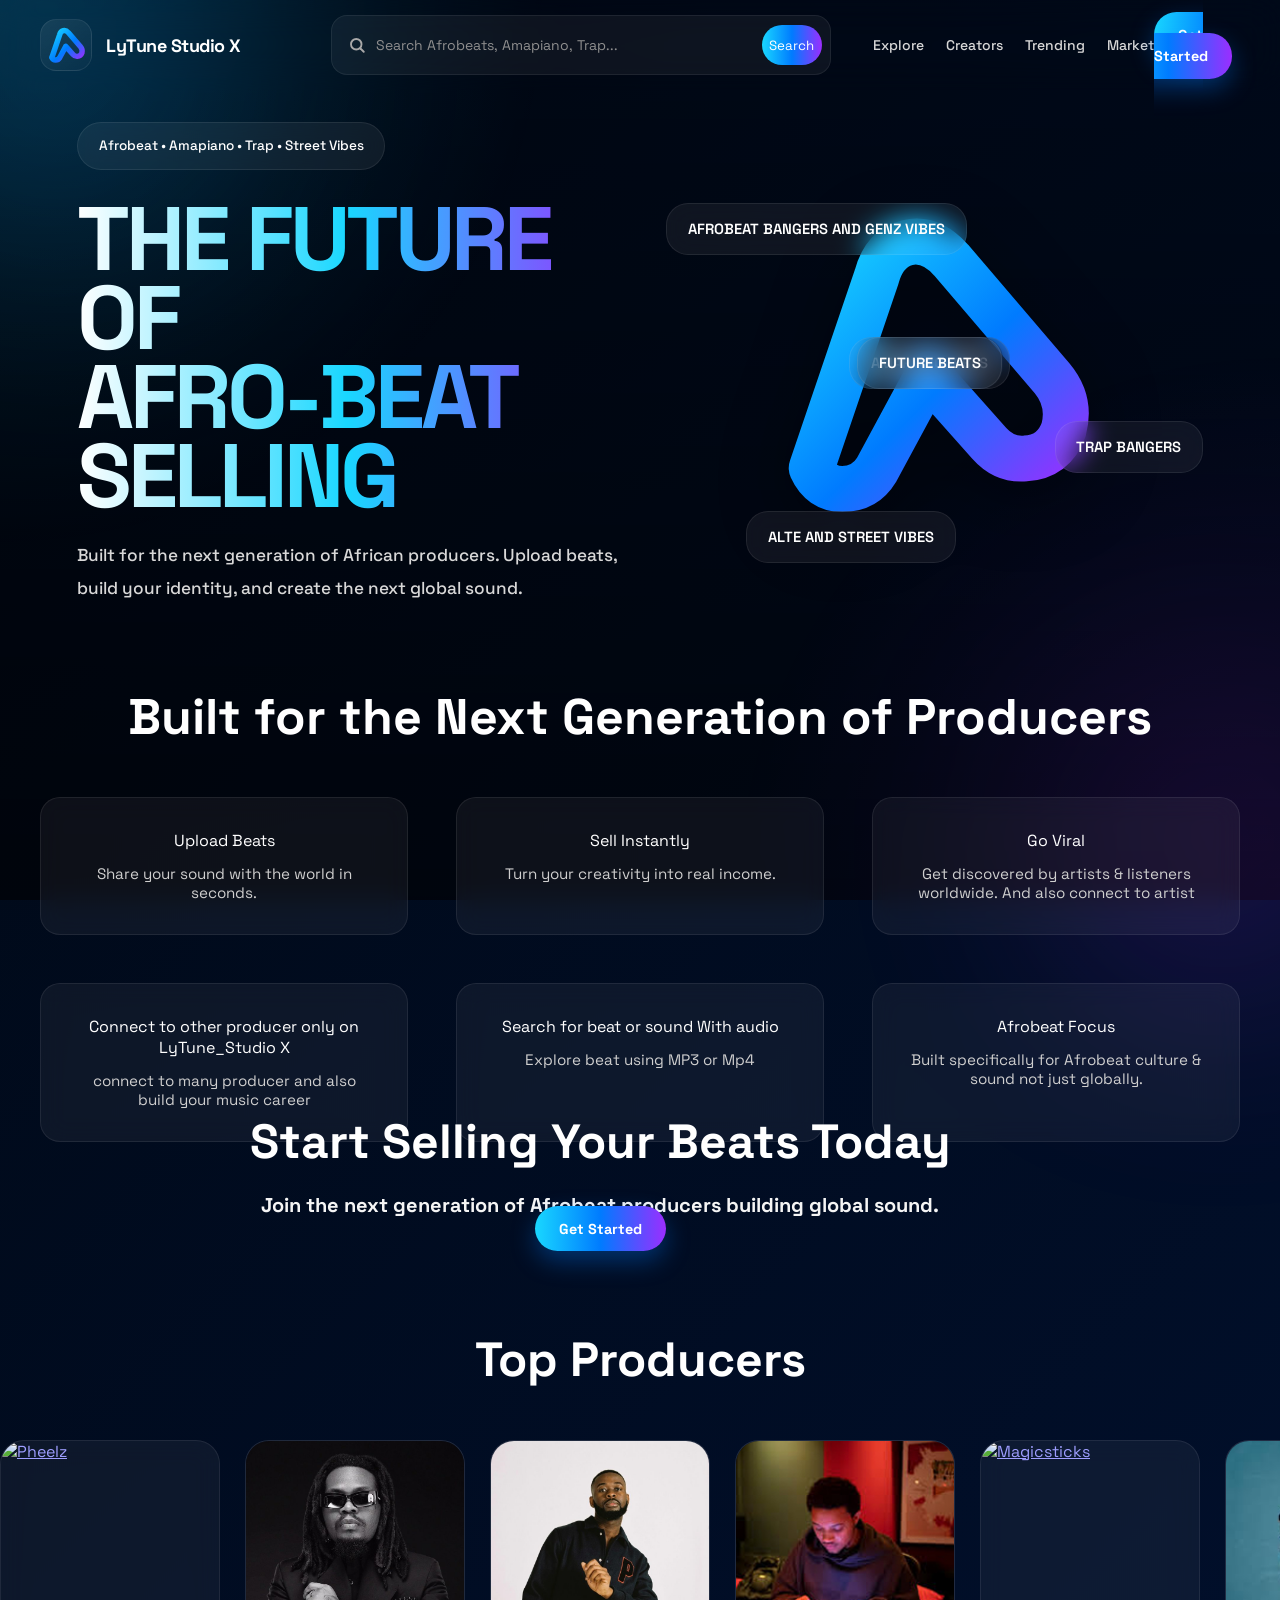
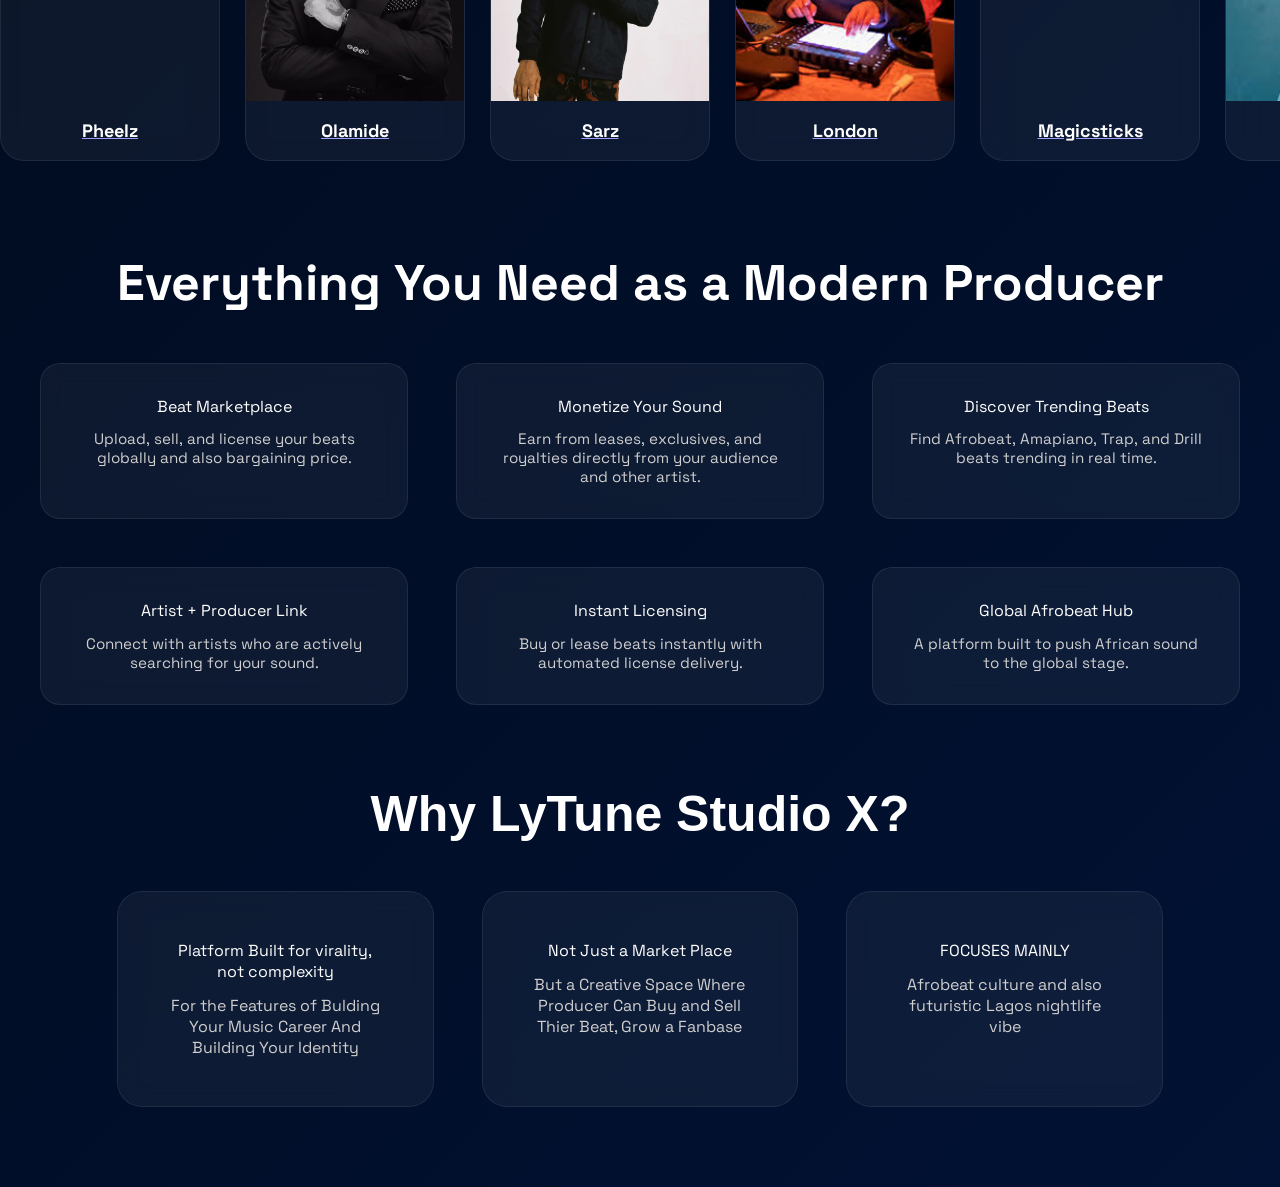
==== commit 3101b72a: "Build content discovery sections and add individual producer profile pages# Changes not staged for c" ====
--- a/index.html
+++ b/index.html
@@ -73,15 +73,14 @@
     Search
   </button>
 </div>
-  <a href="discover.html">Explore</a>
+  <a href="explore.html">Explore</a>
   <a href="creators.html">Creators</a>
   <a href="trending.html">Trending</a>
-  <a href="pricing.html">Market</a>
+  <a href="market.html">Market</a>
   </nav>
   <div class="nav-actions">
     <a href="auth.html" class="main-btn"> Get Started</a>
   </div>
-  </nav>
   </header>
   <section class="hero">
     <div class="hero-content">
@@ -89,7 +88,8 @@
          Afrobeat • Amapiano • Trap • Street Vibes
       </div>
       <h1>
-        THE FUTURE OF
+        THE FUTURE
+        <span>OF</span>
         <span>AFRO-BEAT</span>
         SELLING
       </h1>
@@ -139,7 +139,7 @@
       </div>
 
     </div>
-    </section>
+  </section>
 
 <section class="features">
   <h2>Built for the Next Generation of Producers</h2>
@@ -164,212 +164,15 @@
     </div>
     <div class="feature-card">
       Search for beat or sound With audio 
-      <P>Explore beat using MP3 or Mp4</P>
+      <p>Explore beat using MP3 or Mp4</p>
     </div>
     <div class="feature-card">
        Afrobeat Focus
       <p>Built specifically for Afrobeat culture & sound not just globally.</p>
     </div>
   </div>
-<section class="features">
-<section class="producers">
-  <h2>Top Producers</h2>
- <div class="producer-track">
-  <div class="producer-card">
-   <img src="assets/images/pheelz.jpg" alt="Pheelz">
-    <span>Pheelz</span>
-  </div>
-  <div class="producer-card">
-     <img src="assets/images/olamide.jpg" alt="olamide">
-     <span>Olamide</span>
-  </div>
-  <div class="producer-card">
-    <img src="assets/images/sarz.jpg" alt="Sarz">
-    <span>Sarz</span>
-  </div>
-  <div class="producer-card">
-    <img src="assets/images/london.jpg" alt="London">
-    <span>London</span>
-  </div>
-  <div class="producer-card">
-    <img src="assets/images/magicsticks.jpg" alt="Magicsticks">
-    <span>Magicsticks</span>
-  </div>
-  <div class="producer-card">
-    <img src="assets/images/Andre Vibez.jpg" alt="Andre Vibez">
-    <span>Andre Vibez</span>
-  </div>
-  <div class="producer-card">
-    <img src="assets/images/kel-p.jpg" alt="Kel-P">
-    <span>Kel-P</span>
-  </div>
-  <div class="producer-card">
-    <img src="assets/images/Young Jonn.jpg" alt="young John">
-    <span>Young John</span>
-  </div>
-
-  <div class="producer-card">
-     <img src="assets/images/Kabza De Small.jpg" alt="Kabza De Small">
-     <span>Kabza De Small</span>
-  </div>
-
-  <div class="producer-card">
-    <img src="assets/images/rexxie.jpg" alt="rexxie">
-    <span>Rexxie</span>
-  </div>
- <div class="producer-card">
-    <img src="assets/images/Blaise Beatz.jpg" alt="Blaise Beatz">
-    <span>Blaise Beatz</span>
-  </div>
-  <div class="producer-card">
-    <img src="assets/images/masterkraft.jpg" alt="masterkraft">
-    <span>Masterkraft</span>
-        </div>
-   
-           <div class="producer-card">
-    <img src="assets/images/Legendury Beatz.jpg" alt="Legendury Beatz"> 
-    <span>Legendury Beatz</span>
-    </div>
-    
- <div class="producer-card">
-    <img src="assets/images/Tempoe.jpg" alt="Tempoe"> 
-    <span>Tempoe</span>
-    </div>
-
- <div class="producer-card">
-    <img src="assets/images/Shugavybz.jpg" alt="Shugavybz"> 
-    <span>Shugavybz</span>
-    </div>
-
- <div class="producer-card">
-    <img src="assets/images/Niphkeys.jpg" alt="Niphkeys"> 
-    <span>Niphkeys</span>
-    </div>
-    <div class="producer-card">
-    <img src="assets/images/P Prime.jpg" alt="P Prime"> 
-    <span>P Prime</span>
-    </div>
- <div class="producer-card">
-    <img src="assets/images/Telz.jpg" alt="Telz"> 
-    <span>Telz</span>
-    </div>
-    <div class="producer-card">
-    <img src="assets/images/Kukbeatz.jpg" alt="Kukbeatz"> 
-    <span>Kukbeatz</span> 
-    </div>
-    <div class="producer-card">
-      <img src="assets/images/DJ Maphorisa" alt="DJ Maphorisa">
-      <span>DJ Maphorisa</span>
-    </div>
-    <div class="producer-card">
-      <img src="assets/images/Tyler ICU.jpg" alt="Tyler ICU">
-      <span>Tyler ICU</span>
-      </div>
-      <div class="producer-card">
-        <img src="assets/images/Musa Keys.jpg" alt="Musa Keys">
-            <span>Musa Keys</span>
-      </div>
-    
-    <div class="producer-card">
-    <img src="assets/images/Major League DJz.jpg" alt="Major League DJz"> 
-    <span>Major League DJz</span>
-    </div>
-    
-    <div class="producer-card">
-    <img src="assets/images/Metro Boomin.jpg" alt="Metro Boomin"> 
-    <span>Metro Boomin</span>
-    </div>
-
-    <div class="producer-card">
-    <img src="assets/images/Murda Beatz.jpg" alt="Murda Beatz"> 
-    <span>Murda Beatz</span>
-    </div>
-    
-    <div class="producer-card">
-    <img src="assets/images/Southside.jpg" alt="Southside"> 
-    <span>Southside</span>
-    </div>
-
-     <div class="producer-card">
-    <img src="assets/images/Tay Keith.jpg" alt="Tay Keith"> 
-    <span>Tay Keith</span>
-    </div>
-
-      <div class="producer-card">
-    <img src="assets/images/Wheezy.jpg" alt="Wheezy"> 
-    <span>Wheezy</span>
-    </div>
-
-    <div class="producer-card">
-    <img src="assets/images/Mike Dean.jpg" alt="Mike Dean"> 
-    <span>Mike Dean</span>
-    </div>
-
-     <div class="producer-card">
-    <img src="assets/images/BNYX.jpg" alt="BNYX"> 
-    <span>BNYX</span>
-    </div>
-
-    <div class="producer-card">
-    <img src="assets/images/London On Da Track.jpg" alt="London On Da Track"> 
-    <span>London On Da Track</span>
-    </div>
-</div>
-
-  <h2>Everything You Need as a Modern Producer</h2>
-
-  <div class="feature-grid">
-
-    <div class="feature-card">
-       Beat Marketplace
-      <p>Upload, sell, and license your beats globally 
-        and also bargaining price </p>
-    </div>
-
-    <div class="feature-card">
-       Monetize Your Sound
-      <p>Earn from leases, exclusives, and royalties directly from your audience and other artist.</p>
-    </div>
-
-
-    <div class="feature-card">
-       Discover Trending Beats
-      <p>Find Afrobeat, Amapiano, Trap, and Drill beats trending in real time.</p>
-    </div>
-
-    <div class="feature-card">
-       Artist + Producer Link
-      <p>Connect with artists who are actively searching for your sound.</p>
-    </div>
-
-    <div class="feature-card">
-       Instant Licensing
-      <p>Buy or lease beats instantly with automated license delivery.</p>
-    </div>
-
-    <div class="feature-card">
-       Global Afrobeat Hub
-      <p>A platform built to push African sound to the global stage.</p>
-    </div>
-
-  </div>
-  
-  <section class="why">
-
-  <h2>Why LyTune Studio X?</h2>
-
-  <p>
-    BeatStars and Airbit built the foundation — but LyTune Studio X is built for the next wave.
-    Faster experience, Afrobeat-first discovery, and a Gen-Z design system that feels alive.
-  </p>
-
-  <div class="why-points">
-    <div> No outdated marketplace UI</div>
-    <div> Afrobeat-first discovery system</div>
-    <div> Cleaner, faster beat uploads</div>
-    <div> Designed for mobile creators</div>
-    <div> Built for virality, not complexity</div>
-  </div>
+</section>
+
   <section class="cta">
   <h2>Start Selling Your Beats Today</h2>
   <p>Join the next generation of Afrobeat producers building global sound.</p>
@@ -377,8 +180,292 @@
     Get Started
   </a>
 </section>
+
+<section class="producers">
+  <h2>Top Producers</h2>
+  <div class="producer-slider">
+    <div class="producer-track">
+      <a href="producers/pheelz.html" class="producer-link">
+        <div class="producer-card">
+          <img src="assets/images/pheelz.jpg" alt="Pheelz">
+          <span>Pheelz</span>
+        </div>
+      </a>
+
+      <a href="producers/olamide.html" class="producer-link">
+        <div class="producer-card">
+          <img src="assets/images/olamide.jpg" alt="Olamide">
+          <span>Olamide</span>
+        </div>
+      </a>
+
+      <a href="producers/sarz.html" class="producer-link">
+        <div class="producer-card">
+          <img src="assets/images/sarz.jpg" alt="Sarz">
+          <span>Sarz</span>
+        </div>
+      </a>
+
+      <a href="producers/london.html" class="producer-link">
+        <div class="producer-card">
+          <img src="assets/images/london.jpg" alt="London">
+          <span>London</span>
+        </div>
+      </a>
+
+      <a href="producers/magicsticks.html" class="producer-link">
+        <div class="producer-card">
+          <img src="assets/images/magicsticks.jpg" alt="Magicsticks">
+          <span>Magicsticks</span>
+        </div>
+      </a>
+
+      <a href="producers/andre-vibez.html" class="producer-link">
+        <div class="producer-card">
+          <img src="assets/images/Andre Vibez.jpg" alt="Andre Vibez">
+          <span>Andre Vibez</span>
+        </div>
+      </a>
+
+      <a href="producers/kel-p.html" class="producer-link">
+        <div class="producer-card">
+          <img src="assets/images/kel-p.jpg" alt="Kel-P">
+          <span>Kel-P</span>
+        </div>
+      </a>
+
+      <a href="producers/young-jonn.html" class="producer-link">
+        <div class="producer-card">
+          <img src="assets/images/Young Jonn.jpg" alt="Young Jonn">
+          <span>Young Jonn</span>
+        </div>
+      </a>
+
+      <a href="producers/kabza-de-small.html" class="producer-link">
+        <div class="producer-card">
+          <img src="assets/images/Kabza De Small.jpg" alt="Kabza De Small">
+          <span>Kabza De Small</span>
+        </div>
+      </a>
+
+      <a href="producers/rexxie.html" class="producer-link">
+        <div class="producer-card">
+          <img src="assets/images/rexxie.jpg" alt="Rexxie">
+          <span>Rexxie</span>
+        </div>
+      </a>
+
+      <a href="producers/blaise-beatz.html" class="producer-link">
+        <div class="producer-card">
+          <img src="assets/images/Blaise Beatz.jpg" alt="Blaise Beatz">
+          <span>Blaise Beatz</span>
+        </div>
+      </a>
+
+      <a href="producers/masterkraft.html" class="producer-link">
+        <div class="producer-card">
+          <img src="assets/images/masterkraft.jpg" alt="Masterkraft">
+          <span>Masterkraft</span>
+        </div>
+      </a>
+
+      <a href="producers/legendury-beatz.html" class="producer-link">
+        <div class="producer-card">
+          <img src="assets/images/Legendury Beatz.jpg" alt="Legendury Beatz">
+          <span>Legendury Beatz</span>
+        </div>
+      </a>
+
+      <a href="producers/tempoe.html" class="producer-link">
+        <div class="producer-card">
+          <img src="assets/images/Tempoe.jpg" alt="Tempoe">
+          <span>Tempoe</span>
+        </div>
+      </a>
+
+      <a href="producers/shugavybz.html" class="producer-link">
+        <div class="producer-card">
+          <img src="assets/images/Shugavybz.jpg" alt="Shugavybz">
+          <span>Shugavybz</span>
+        </div>
+      </a>
+
+      <a href="producers/niphkeys.html" class="producer-link">
+        <div class="producer-card">
+          <img src="assets/images/Niphkeys.jpg" alt="Niphkeys">
+          <span>Niphkeys</span>
+        </div>
+      </a>
+
+      <a href="producers/p-prime.html" class="producer-link">
+        <div class="producer-card">
+          <img src="assets/images/P Prime.jpg" alt="P Prime">
+          <span>P Prime</span>
+        </div>
+      </a>
+
+      <a href="producers/telz.html" class="producer-link">
+        <div class="producer-card">
+          <img src="assets/images/Telz.jpg" alt="Telz">
+          <span>Telz</span>
+        </div>
+      </a>
+
+      <a href="producers/kukbeatz.html" class="producer-link">
+        <div class="producer-card">
+          <img src="assets/images/Kukbeatz.jpg" alt="Kukbeatz">
+          <span>Kukbeatz</span>
+        </div>
+      </a>
+
+      <a href="producers/dj-maphorisa.html" class="producer-link">
+        <div class="producer-card">
+          <img src="assets/images/DJ Maphorisa.jpg" alt="DJ Maphorisa">
+          <span>DJ Maphorisa</span>
+        </div>
+      </a>
+
+      <a href="producers/tyler-icu.html" class="producer-link">
+        <div class="producer-card">
+          <img src="assets/images/Tyler ICU.jpg" alt="Tyler ICU">
+          <span>Tyler ICU</span>
+        </div>
+      </a>
+
+      <a href="producers/musa-keys.html" class="producer-link">
+        <div class="producer-card">
+          <img src="assets/images/Musa Keys.jpg" alt="Musa Keys">
+          <span>Musa Keys</span>
+        </div>
+      </a>
+
+      <a href="producers/major-league-djz.html" class="producer-link">
+        <div class="producer-card">
+          <img src="assets/images/Major League DJz.jpg" alt="Major League DJz">
+          <span>Major League DJz</span>
+        </div>
+      </a>
+
+      <a href="producers/metro-boomin.html" class="producer-link">
+        <div class="producer-card">
+          <img src="assets/images/Metro Boomin.jpg" alt="Metro Boomin">
+          <span>Metro Boomin</span>
+        </div>
+      </a>
+
+      <a href="producers/murda-beatz.html" class="producer-link">
+        <div class="producer-card">
+          <img src="assets/images/Murda Beatz.jpg" alt="Murda Beatz">
+          <span>Murda Beatz</span>
+        </div>
+      </a>
+
+      <a href="producers/southside.html" class="producer-link">
+        <div class="producer-card">
+          <img src="assets/images/Southside.jpg" alt="Southside">
+          <span>Southside</span>
+        </div>
+      </a>
+
+      <a href="producers/tay-keith.html" class="producer-link">
+        <div class="producer-card">
+          <img src="assets/images/Tay Keith.jpg" alt="Tay Keith">
+          <span>Tay Keith</span>
+        </div>
+      </a>
+
+      <a href="producers/wheezy.html" class="producer-link">
+        <div class="producer-card">
+          <img src="assets/images/Wheezy.jpg" alt="Wheezy">
+          <span>Wheezy</span>
+        </div>
+      </a>
+
+      <a href="producers/mike-dean.html" class="producer-link">
+        <div class="producer-card">
+          <img src="assets/images/Mike Dean.jpg" alt="Mike Dean">
+          <span>Mike Dean</span>
+        </div>
+      </a>
+
+      <a href="producers/bnyx.html" class="producer-link">
+        <div class="producer-card">
+          <img src="assets/images/BNYX.jpg" alt="BNYX">
+          <span>BNYX</span>
+        </div>
+      </a>
+
+      <a href="producers/london-on-da-track.html" class="producer-link">
+        <div class="producer-card">
+          <img src="assets/images/London On Da Track.jpg" alt="London On Da Track">
+          <span>London On Da Track</span>
+        </div>
+      </a>
+
+    </div>
+  </div>
+</section>  
+  
+<section class="features">
+ <h2>Everything You Need as a Modern Producer</h2> <div class="feature-grid">
+    <div class="feature-card">
+       Beat Marketplace
+      <p>Upload, sell, and license your beats globally and also bargaining price.</p>
+    </div>
+
+    <div class="feature-card">
+       Monetize Your Sound
+      <p>Earn from leases, exclusives, and royalties directly from your audience and other artist.</p>
+    </div>
+
+
+    <div class="feature-card">
+       Discover Trending Beats
+      <p>Find Afrobeat, Amapiano, Trap, and Drill beats trending in real time.</p>
+    </div>
+
+    <div class="feature-card">
+       Artist + Producer Link
+      <p>Connect with artists who are actively searching for your sound.</p>
+    </div>
+
+    <div class="feature-card">
+       Instant Licensing
+      <p>Buy or lease beats instantly with automated license delivery.</p>
+    </div>
+
+    <div class="feature-card">
+       Global Afrobeat Hub
+      <p>A platform built to push African sound to the global stage.</p>
+    </div>
+
+  </div>
+
+  </section> 
+
+  
+  <section class="why">
+  <h2>Why LyTune Studio X?</h2>
+
+  <div class="why-grid">
+<div class="why-card">
+   Platform Built for virality, not complexity
+  <p>For the Features of Bulding Your Music Career And Building Your Identity</p>
+</div>
+
+<div class="why-card">
+   Not Just a Market Place 
+  <P> But a Creative Space Where Producer Can Buy and Sell Thier Beat, Grow a Fanbase </P>
+</div>
+<div class="why-card">
+  FOCUSES MAINLY 
+    <p>Afrobeat culture and also futuristic Lagos nightlife vibe
+</p>
+</div>
+</div>
+
+
 </section>
-  </section>
-  </section>
+</section>  
 </body>
 </html>
--- a/style.css
+++ b/style.css
@@ -13,7 +13,6 @@
   --white:#ffffff;
 }
 
-/* RESET */
 
 *{
   margin:0;
@@ -26,7 +25,6 @@
   scroll-behavior:smooth;
 }
 
-/* BODY */
 
 body{
   height:100%;
@@ -54,7 +52,7 @@
   animation:bgMove 18s ease infinite;
 }
 
-/* OVERLAY LIGHTING */
+
 
 body::before{
   content:"";
@@ -90,21 +88,17 @@
   pointer-events:none;
 }
 
-/* NOISE */
 
 .noise{
   position:fixed;
   inset:0;
-
   opacity:.03;
-
   background-image:
   url('https://www.transparenttextures.com/patterns/asfalt-light.png');
 
   pointer-events:none;
 }
 
-/* BLUR BACKGROUND */
 
 .bg-blur{
   position:fixed;
@@ -198,7 +192,6 @@
   z-index:2;
 }
 
-/* HERO CONTENT */
 
 .hero-content{
   max-width:540px;
@@ -225,7 +218,7 @@
   font-weight:500;
 }
 .hero h1{
-  font-size:6.2rem;
+  font-size:90px;
 
   line-height:.88;
 
@@ -577,9 +570,7 @@
 
   .hero{
     grid-template-columns:1fr;
-
     text-align:center;
-
     padding-top:1rem;
   }
 
@@ -632,9 +623,7 @@
 
   .hero{
     grid-template-columns:1fr;
-
     padding:1rem 5% 4rem;
-
     text-align:center;
   }
 
@@ -643,8 +632,8 @@
   }
 
   .hero h1{
-    font-size:3rem;
-    line-height:1;
+    font-size:20px;
+    line-height:0;
   }
 
   .hero p{
@@ -656,7 +645,6 @@
 
   .hero-badge{
     font-size:.72rem;
-
     padding:.8rem 1rem;
   }
 
@@ -751,183 +739,211 @@
   }
 
 }}
+
 .features{
   width:100%;
   max-width:1200px;
   margin:auto;
-  padding:5rem 6%;
+  padding:5r em 6%;
   text-align:center;
+  color: var(--white); 
+  z-index: 1; 
+  position: relative;
 }
 
 .features h2{
   font-size:50px;
   font-weight:800;
-
   margin-bottom:3rem;
-
-  color:white;
+  color: var(--white); /* Ensure headings are white */
 }
 
 .feature-grid{
   display:grid;
   grid-template-columns:repeat(3,1fr);
-  gap:2rem;
-}
+  gap:3rem;
+}
+
+
 
 .feature-card{
-  background:rgba(255,255,255,.05);
-
-  border:1px solid rgba(255,255,255,.08);
-
-  border-radius:20px;
-
-  padding:2rem;
-
-  backdrop-filter:blur(12px);
-
-  transition:.3s ease;
+  background: rgba(255, 255, 255, 0.05);
+  border: 1px solid rgba(255, 255, 255, 0.08);
+  border-radius: 20px;
+  padding: 2rem;
+  backdrop-filter: blur(12px);
+  transition: 0.3s ease;
+  color: var(--white);
 }
 
 .feature-card:hover{
-  transform:translateY(-5px);
-  border-color:rgba(25,215,255,.4);
+  transform: translateY(-5px);
+  border-color: rgba(25, 215, 255, 0.4);
 }
 
 .feature-card p{
-  margin-top:.8rem;
-
-  color:#cfcfcf;
-
-  font-size:.95rem;
-}
-/* PRODUCERS SECTION */
+  margin-top: 0.8rem;
+  color: #cfcfcf; /* Slightly lighter text for paragraphs */
+  font-size: 0.95rem;
+}
+
+/* PRODUCERS */
 
 .producers{
-  width:100%;
-  padding:80px 0px;
-  overflow:hidden;
-}
-
-.producers h2{
-  text-align:center;
-  font-size:48px;
-  font-weight:800;
-  margin-bottom:50px;
-}
-
-.producer-slider{
-  width:100%;
-  overflow:hidden;
-  position:relative;
-}
-
-.producer-track{
-  display:flex;
-  align-items:center;
-  gap:25px;
-  width:max-content;
-  animation:scrollProducers 35s linear infinite;
-}
-
-.producer-card{
-  width:220px;
-  min-width:220px;
-  background:rgba(255,255,255,.05);
-
-  border:1px solid rgba(255,255,255,.08);
-
-  border-radius:24px;
-
-  overflow:hidden;
-
-  backdrop-filter:blur(12px);
-
-  transition:.3s ease;
-}
-
-.producer-card:hover{
-  transform:translateY(-8px);
-  border-color:#19D7FF;
-}
-
-.producer-card img{
-  width:100%;
-  height:250px;
-  object-fit:cover;
-  display:block;
-}
-
-.producer-card span{
-  display:block;
-  padding:18px;
-  text-align:center;
-
-  font-size:18px;
-  font-weight:700;
-
-  color:white;
-}
-
-/* SLIDE ANIMATION */
-
-@keyframes scrollProducers{
-
-  0%{
-    transform:translateX(0%);
-  }
-
-  100%{
-    transform:translateX(-60%);
-  }
-
+  width: 100%;
+  padding: 90px 0;
+  overflow: hidden; 
+  position: relative;
+  z-index: 1; 
+}
+
+.producers h2 {
+  text-align: center;
+  font-size: 48px;
+  font-weight: 800;
+  margin-bottom: 50px;
+  color: var(--white); /* Ensure the heading is white */
+}
+
+.producer-slider {
+  width: 100%;
+  overflow: hidden;
+  position: relative;
+}
+
+.producer-track {
+  display: flex;
+  align-items: center;
+  gap: 25px;
+  width: max-content;
+  animation: scrollProducers 90s linear infinite; /* Smooth scrolling animation */
+}
+
+.producer-card {
+  width: 220px;
+  min-width: 220px;
+  background: rgba(255, 255, 255, 0.05);
+  border: 1px solid rgba(255, 255, 255, 0.08);
+  border-radius: 24px;
+  overflow: hidden;
+  backdrop-filter: blur(12px);
+  transition: 0.3s ease;
+}
+
+.producer-card:hover {
+  transform: translateY(-8px);
+  border-color: #19D7FF; /* Highlight on hover */
+}
+
+.producer-card img {
+  width: 100%;
+  height: 260px;
+  object-fit: cover;
+  display: block;
+}
+
+.producer-card span {
+  display: block;
+  padding: 18px;
+  text-align: center;
+  font-size: 18px;
+  font-weight: 700;
+  color: var(--white); /* Ensure the text is white */
+}
+
+@keyframes scrollProducers {
+  0% {
+    transform: translateX(0);
+  }
+  100% {
+    transform: translateX(-35%); /* Adjust this value for the scroll distance */
+  }
+}
+
+.why{
+  width: 100%;
+  max-width: 1200px;
+  margin: auto;
+    text-align: center;
+  padding: 5rem 6%;
+   color:(var(--white));
+  z-index:1 ;
+  position: relative;
+}
+
+.why h2{
+  text-align: center;
+  font-size: 50px;
+  font-weight: 650 ;
+  margin-bottom: 3rem;
+  color: var(--white);
+  font-family:Arial, Helvetica, sans-serif;
+}
+
+
+@keyframes glowPulse {
+  0%, 100% { text-shadow: 0 0 15px #1c2dc7; }
+  50% { text-shadow: 0 0 25px #1c2dc7; }
+}
+
+.why-grid{
+  display:grid;
+  grid-template-columns:repeat(3,1fr);
+  gap:3rem;
+}
+
+.why-card{
+   background: rgba(255, 255, 255, 0.05);
+  border: 1px solid rgba(255, 255, 255, 0.08);
+  border-radius: 25px;
+  padding: 3rem;
+  backdrop-filter: blur(12px);
+  transition: 0.3s ease;
+  color: var(--white);
+}
+
+.why-card:hover{
+  transform: translateY(-5px);
+  border-color: rgba(25, 215, 255, 0.4);
+}
+
+.why-card p{
+   margin-top: 0.8rem;
+  color: #cfcfcf;
 }
 
 .why-points{
-  margin-top:2rem;
-
-  display:flex;
-  flex-direction:column;
-  gap:1rem;
-
-  font-weight:600;
-
-  color:#d6d6d6;
-}
-
-.why-points div{
-  padding:.8rem 1.2rem;
-
-  border-radius:12px;
-
-  background:rgba(255,255,255,.04);
-
-  border:1px solid rgba(255,255,255,.06);
-
-  backdrop-filter:blur(10px);
+  text-align: center;
+  font-size: 38px;
+  font-weight: 300;
+  color: whitesmoke;
+  z-index: 1;
 }
 
 .cta{
-  text-align:center;
-
-  padding:5rem 6%;
-
-  max-width:900px;
-
-  margin:auto;
+  
+  width: 100%;
+  max-width: 1200px;
+  text-align: center;;
+  color: whitesmoke;
+  position: relative;
+  z-index: 1;
 }
 
 .cta h2{
-  font-size:2.5rem;
-
-  font-weight:900;
-
-  margin-bottom:1rem;
+   text-align: center;
+  font-size: 48px;
+  font-weight: 800;
+  line-height: 0;
+  margin-bottom: 50px;
+  color: var(--white);
 }
 
 .cta p{
-  color:#cfcfcf;
-
-  margin-bottom:2rem;
-
-  font-size:1.1rem;
-}+  text-align: center;
+  font-size: 20px;
+  font-weight: bold;
+  color: whitesmoke;
+  margin: auto;
+}
+
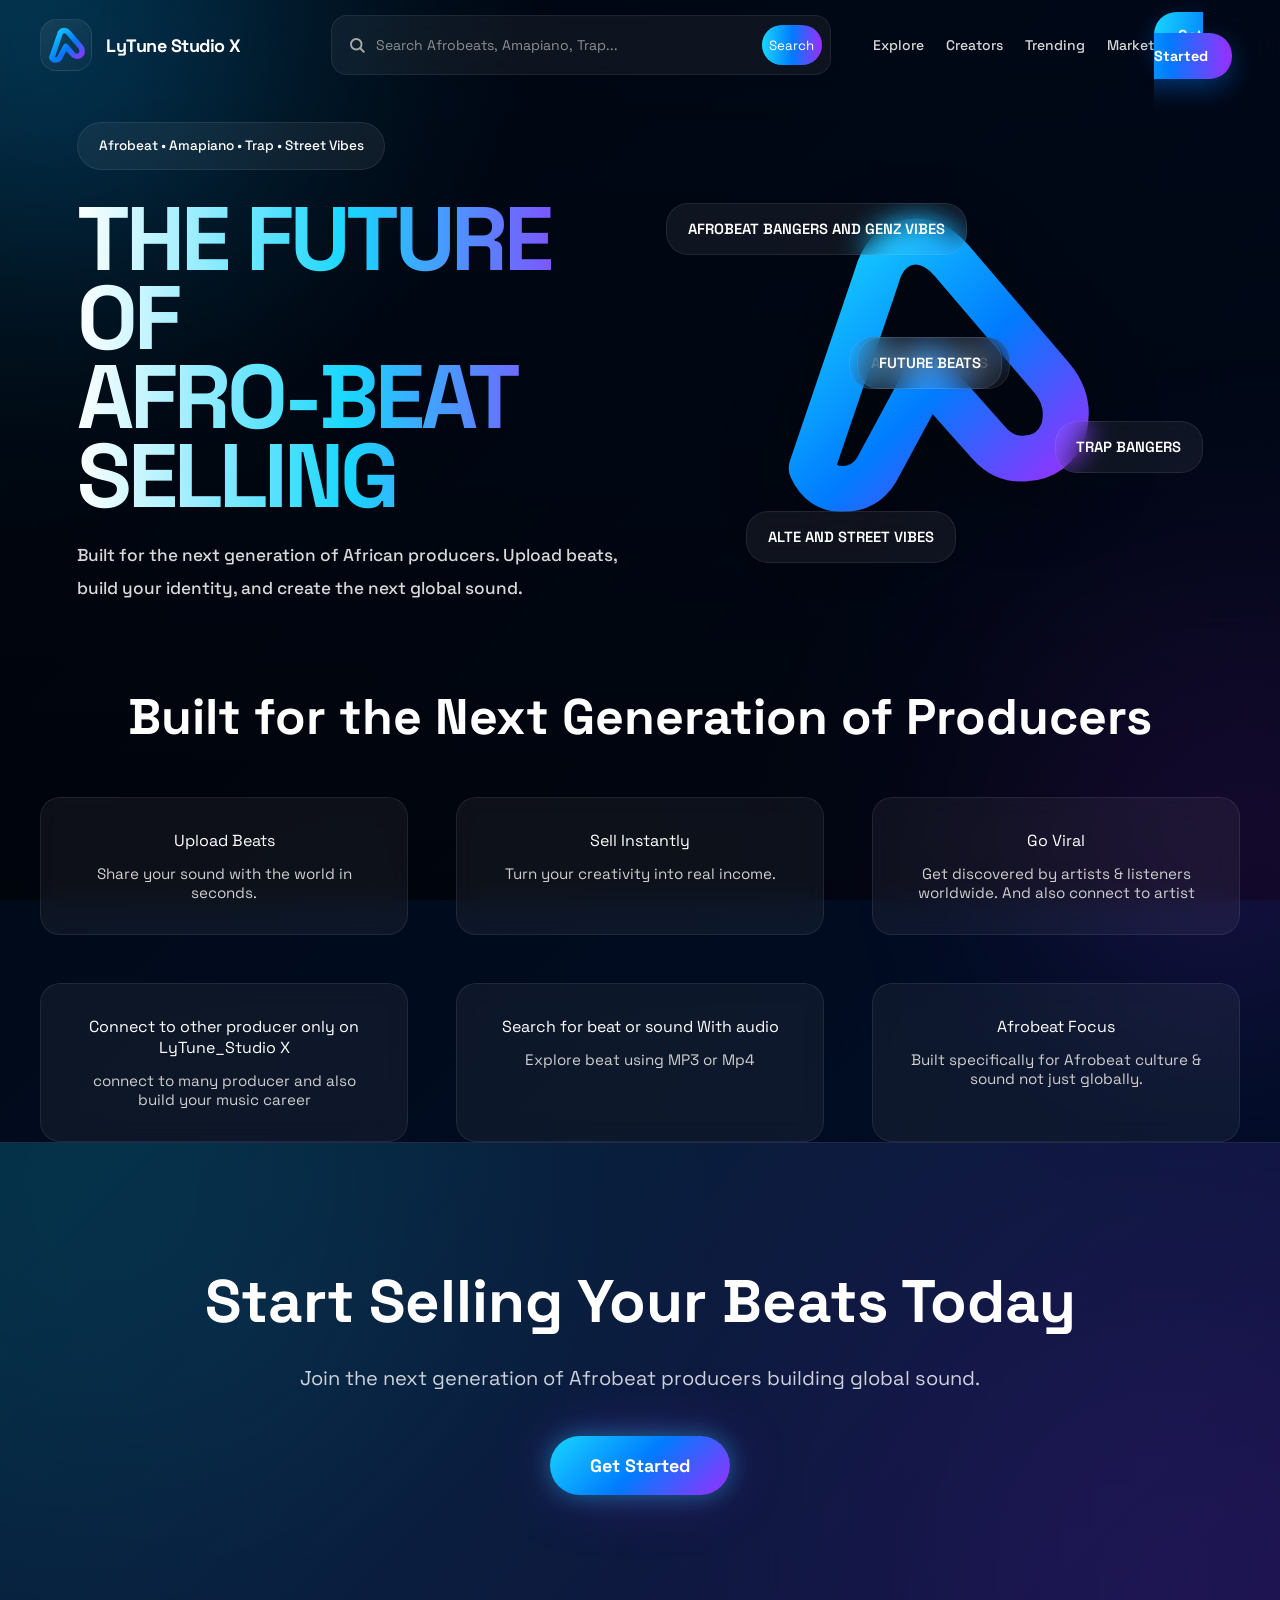
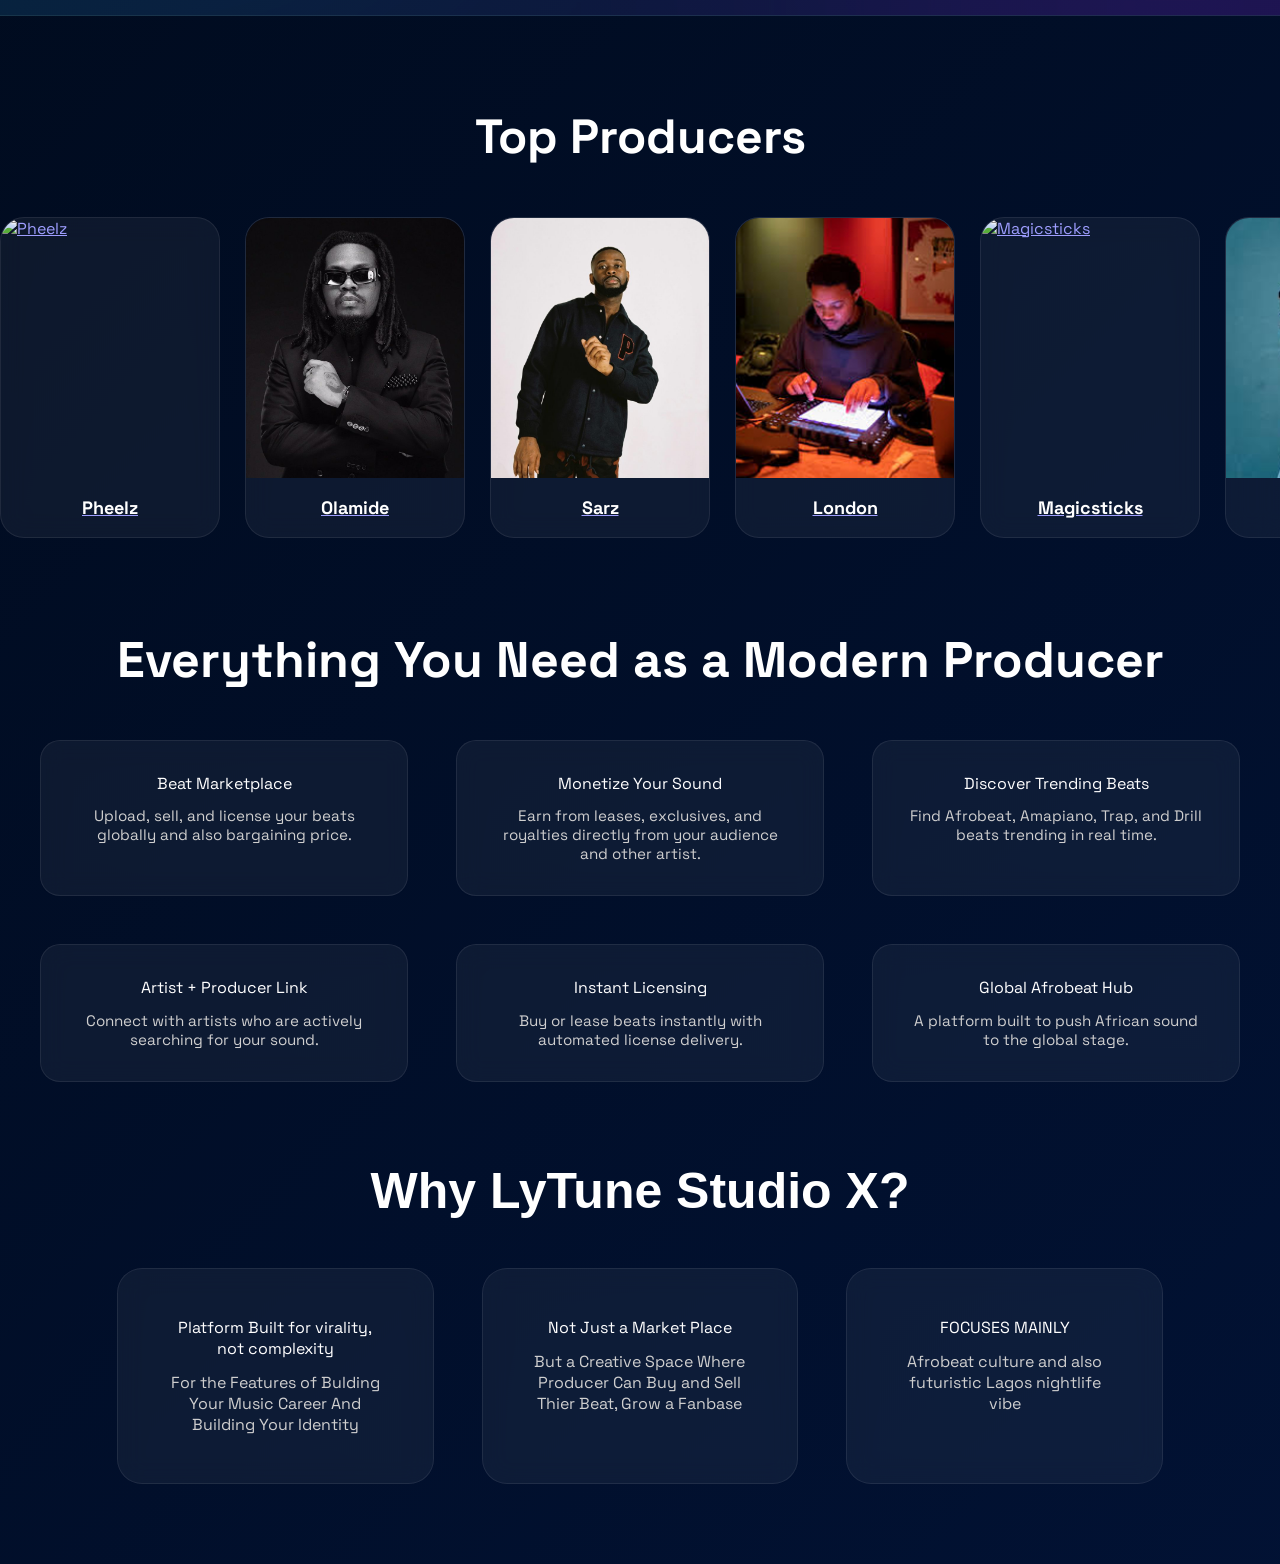
==== commit a0ea7d56: "Improve homepage SEO and Google search metadata" ====
--- a/index.html
+++ b/index.html
@@ -3,13 +3,55 @@
 <head>
   <meta charset="UTF-8" />
   <meta name="viewport" content="width=device-width, initial-scale=1.0" />
-  <title>LyTune Studio X</title>
+
+  <!-- Primary SEO -->
+  <title>LyTune Studio X | AI-Powered Beat Marketplace</title>
+  <meta name="description" content="LyTune Studio X is an AI-powered music marketplace where artists discover, buy and license beats, connect with producers, and find the right sound for their music.">
+  <link rel="canonical" href="https://lytune-studio-x.vercel.app/">
+
+  <!-- Search engine directives -->
+  <meta name="robots" content="index, follow, max-image-preview:large, max-snippet:-1, max-video-preview:-1">
+  <meta name="googlebot" content="index, follow, max-image-preview:large, max-snippet:-1, max-video-preview:-1">
+
+  <!-- Brand / browser -->
+  <meta name="application-name" content="LyTune Studio X">
+  <meta name="theme-color" content="#0b0d12">
   <link rel="icon" type="image/svg+xml" href="assets/images/logo.svg">
   <link rel="alternate icon" type="image/png" href="assets/images/logo.png">
   <link rel="preconnect" href="https://fonts.googleapis.com">
   <link rel="preconnect" href="https://fonts.gstatic.com" crossorigin>
   <link href="https://fonts.googleapis.com/css2?family=Space+Grotesk:wght@400;500;700;800&display=swap" rel="stylesheet">
   <link rel="stylesheet" href="style.css">
+  <!-- Open Graph / social sharing -->
+  <meta property="og:type" content="website">
+  <meta property="og:site_name" content="LyTune Studio X">
+  <meta property="og:title" content="LyTune Studio X | AI-Powered Beat Marketplace">
+  <meta property="og:description" content="Discover, buy and license beats, connect with producers, and use AI-powered music discovery to find the right sound.">
+  <meta property="og:url" content="https://lytune-studio-x.vercel.app/">
+  <meta property="og:image" content="https://lytune-studio-x.vercel.app/assets/images/logo.png">
+  <meta property="og:image:alt" content="LyTune Studio X logo">
+
+  <!-- X / Twitter sharing -->
+  <meta name="twitter:card" content="summary">
+  <meta name="twitter:title" content="LyTune Studio X | AI-Powered Beat Marketplace">
+  <meta name="twitter:description" content="Discover, buy and license beats, connect with producers, and use AI-powered music discovery to find the right sound.">
+  <meta name="twitter:image" content="https://lytune-studio-x.vercel.app/assets/images/logo.png">
+
+  <!-- Organization structured data -->
+  <script type="application/ld+json">
+  {
+    "@context": "https://schema.org",
+    "@type": "Organization",
+    "name": "LyTune Studio X",
+    "url": "https://lytune-studio-x.vercel.app/",
+    "logo": "https://lytune-studio-x.vercel.app/assets/images/logo.png",
+    "description": "AI-powered music marketplace for discovering beats, connecting artists with producers, and licensing music.",
+    "brand": {
+      "@type": "Brand",
+      "name": "LyTune Studio X"
+    }
+  }
+  </script>
 </head>
 <body>
   <div class="noise"></div>
--- a/style.css
+++ b/style.css
@@ -921,29 +921,138 @@
 }
 
 .cta{
-  
-  width: 100%;
-  max-width: 1200px;
-  text-align: center;;
-  color: whitesmoke;
-  position: relative;
-  z-index: 1;
+  width:100%;
+  padding:120px 30px;
+  text-align:center;
+
+  background:linear-gradient(
+    135deg,
+    rgba(25,215,255,.12),
+    rgba(155,46,255,.12)
+  );
+
+  border-top:1px solid rgba(255,255,255,.08);
+  border-bottom:1px solid rgba(255,255,255,.08);
+
+  position:relative;
+  overflow:hidden;
+}
+
+.cta::before{
+  content:"";
+  position:absolute;
+  width:450px;
+  height:450px;
+
+  background:#19D7FF;
+
+  filter:blur(180px);
+  opacity:.18;
+
+  top:-180px;
+  left:-120px;
+}
+
+.cta::after{
+  content:"";
+  position:absolute;
+  width:450px;
+  height:450px;
+
+  background:#9B2EFF;
+
+  filter:blur(180px);
+  opacity:.18;
+
+  bottom:-180px;
+  right:-120px;
 }
 
 .cta h2{
-   text-align: center;
-  font-size: 48px;
-  font-weight: 800;
-  line-height: 0;
-  margin-bottom: 50px;
-  color: var(--white);
+  position:relative;
+  z-index:2;
+
+  font-size:60px;
+  font-weight:800;
+
+  color:#fff;
+
+  margin-bottom:20px;
 }
 
 .cta p{
-  text-align: center;
-  font-size: 20px;
-  font-weight: bold;
-  color: whitesmoke;
-  margin: auto;
-}
-
+  position:relative;
+  z-index:2;
+
+  max-width:700px;
+  margin:auto;
+
+  font-size:20px;
+  line-height:1.8;
+
+  color:rgba(255,255,255,.8);
+
+  margin-bottom:40px;
+}
+
+.cta .main-btn{
+  position:relative;
+  z-index:2;
+
+  display:inline-flex;
+  align-items:center;
+  justify-content:center;
+
+  padding:18px 40px;
+
+  border-radius:999px;
+
+  text-decoration:none;
+
+  font-size:18px;
+  font-weight:700;
+
+  color:#fff;
+
+  background:linear-gradient(
+    135deg,
+    #19D7FF,
+    #007BFF,
+    #9B2EFF
+  );
+
+  box-shadow:
+  0 0 25px rgba(25,215,255,.4),
+  0 0 60px rgba(155,46,255,.25);
+
+  transition:.3s ease;
+}
+
+.cta .main-btn:hover{
+  transform:translateY(-5px) scale(1.05);
+
+  box-shadow:
+  0 0 35px rgba(25,215,255,.6),
+  0 0 90px rgba(155,46,255,.4);
+}
+@media(max-width:768px){
+
+  .cta{
+    padding:90px 20px;
+  }
+
+  .cta h2{
+    font-size:38px;
+  }
+
+  .cta p{
+    font-size:16px;
+  }
+
+  .cta .main-btn{
+    width:100%;
+    max-width:280px;
+  }
+
+}
+
